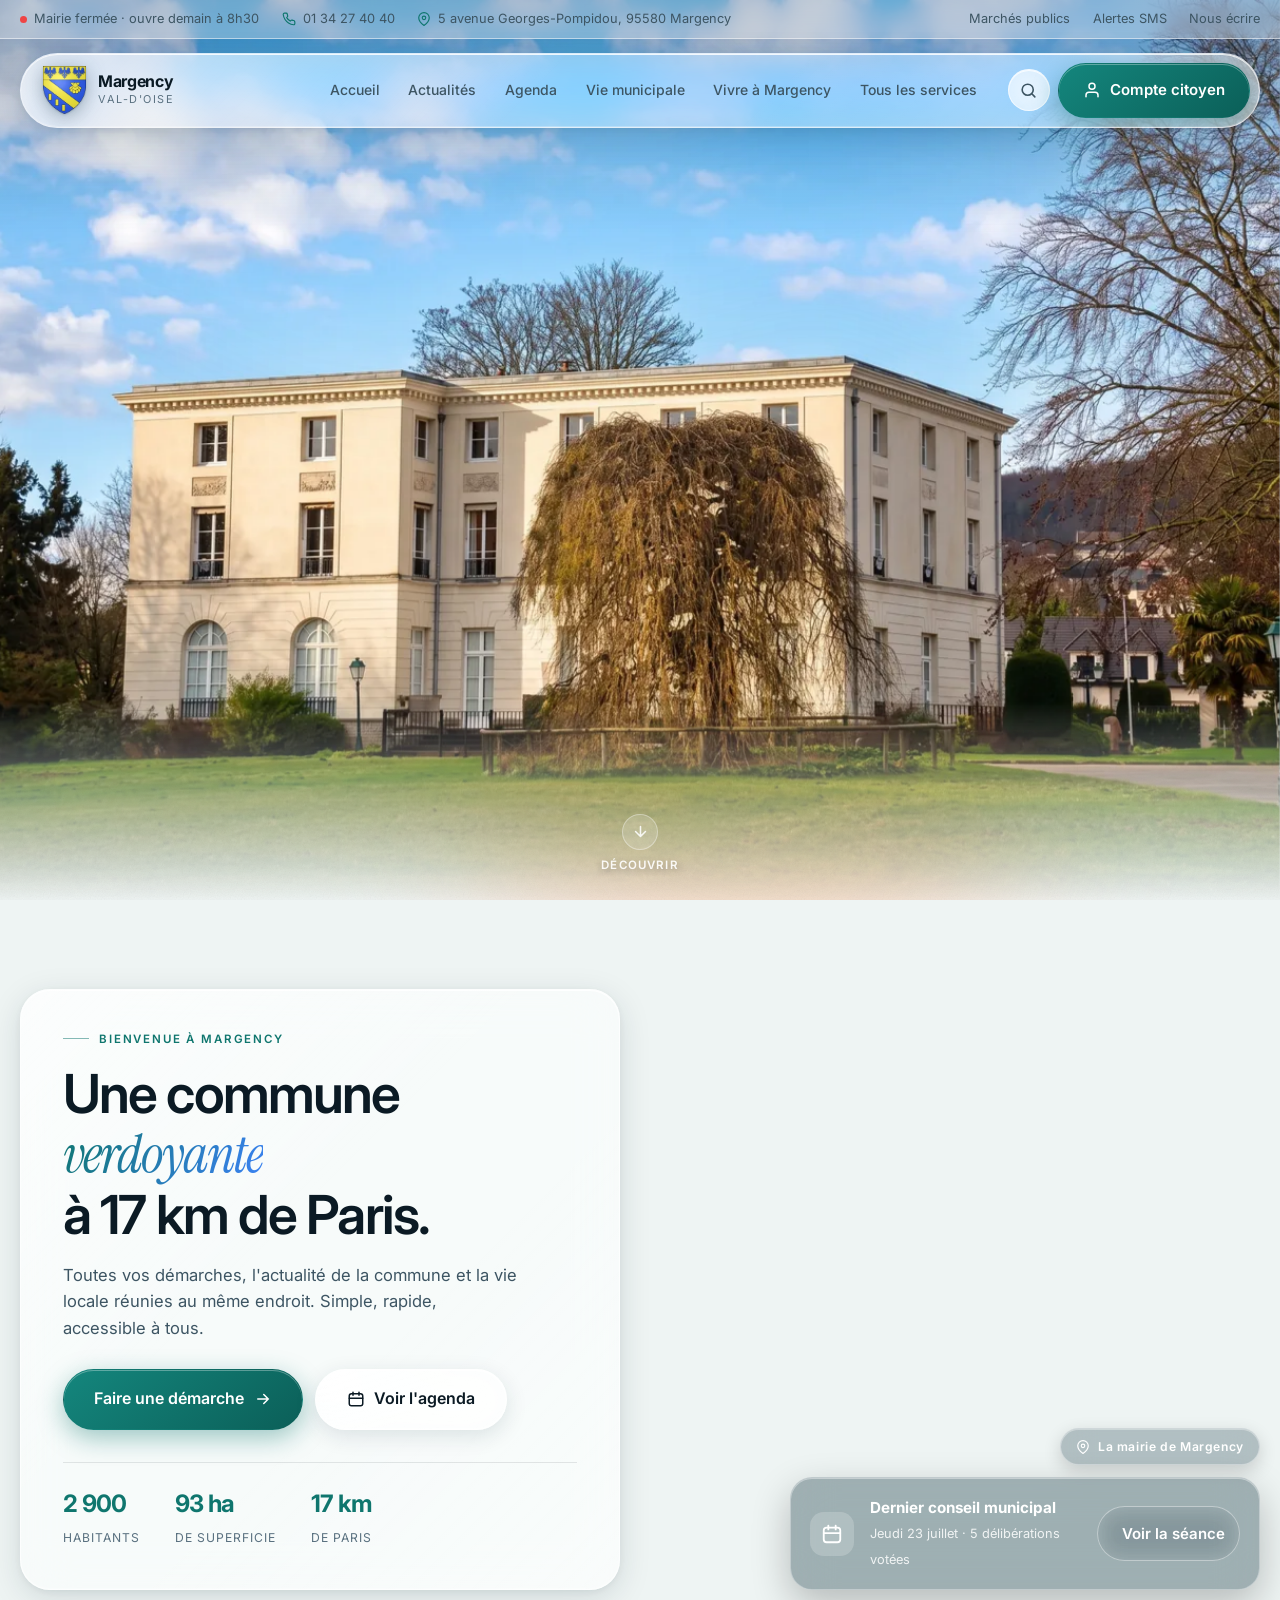
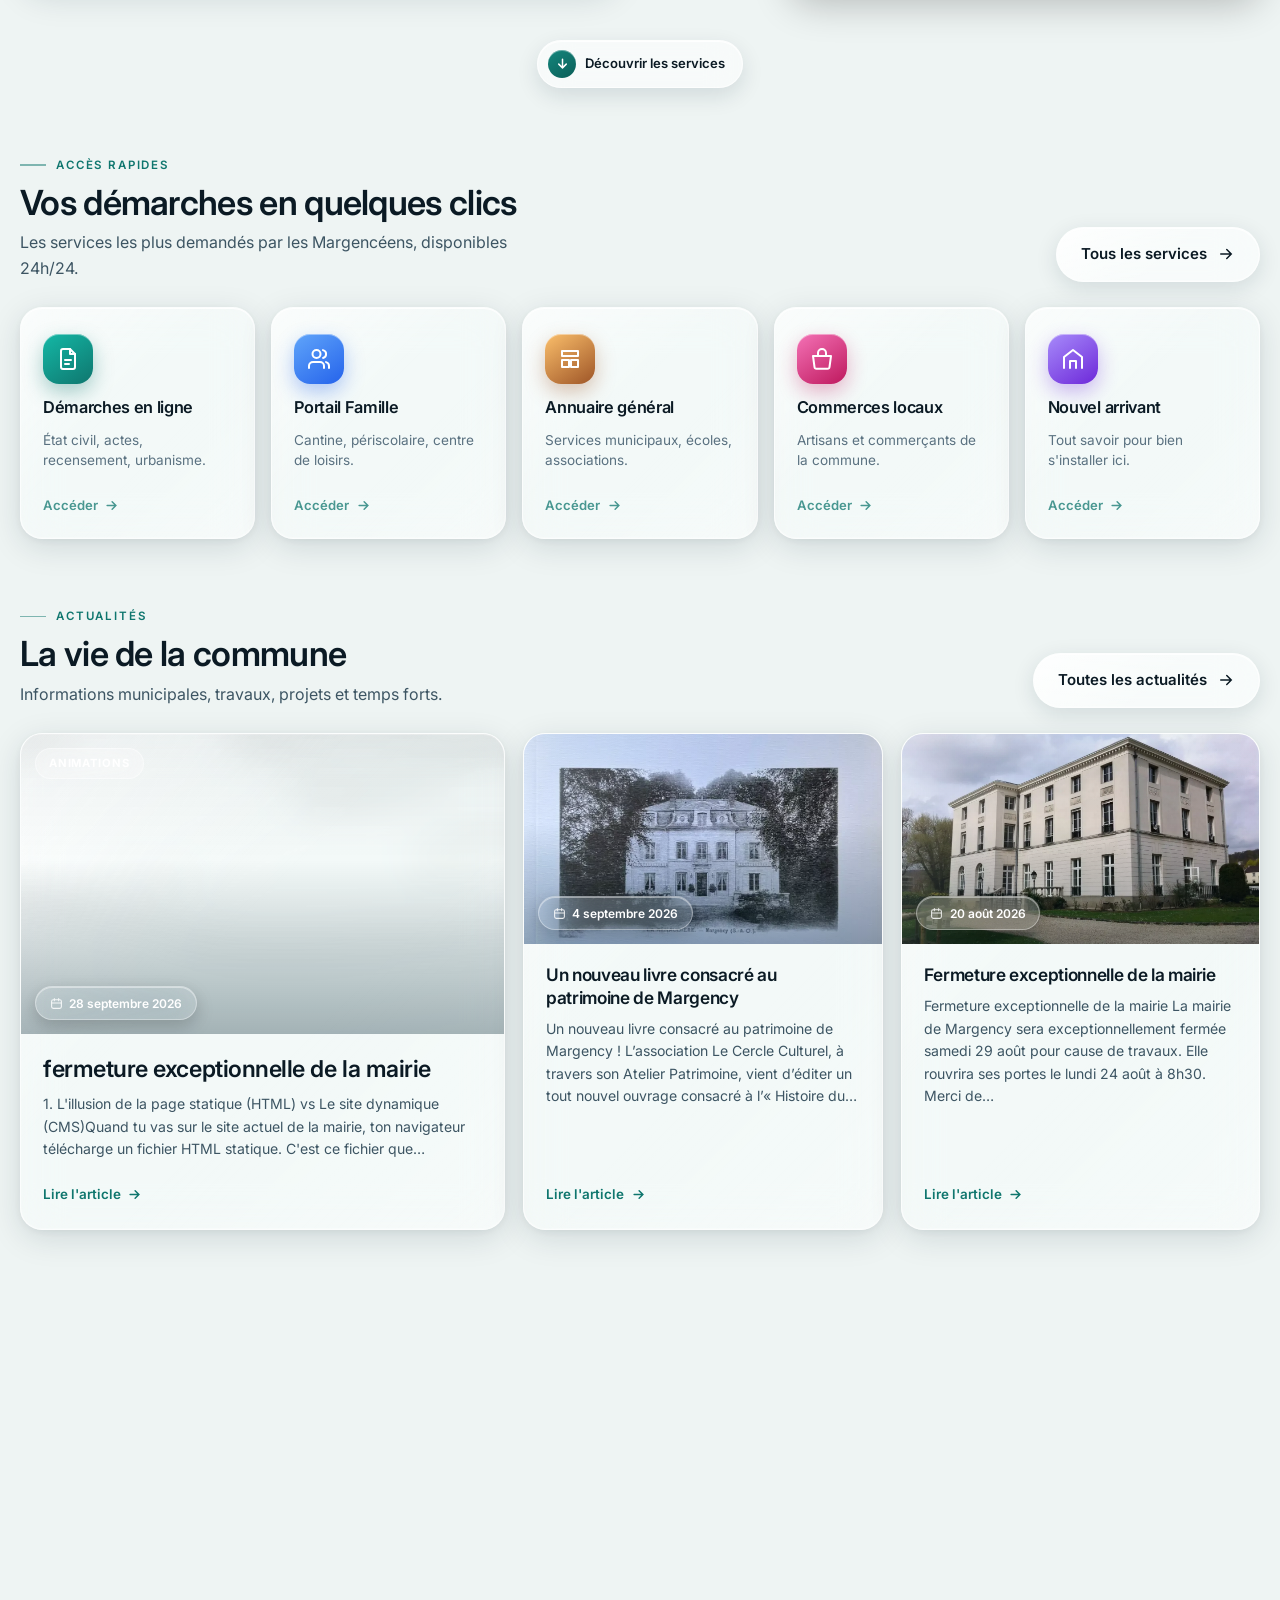
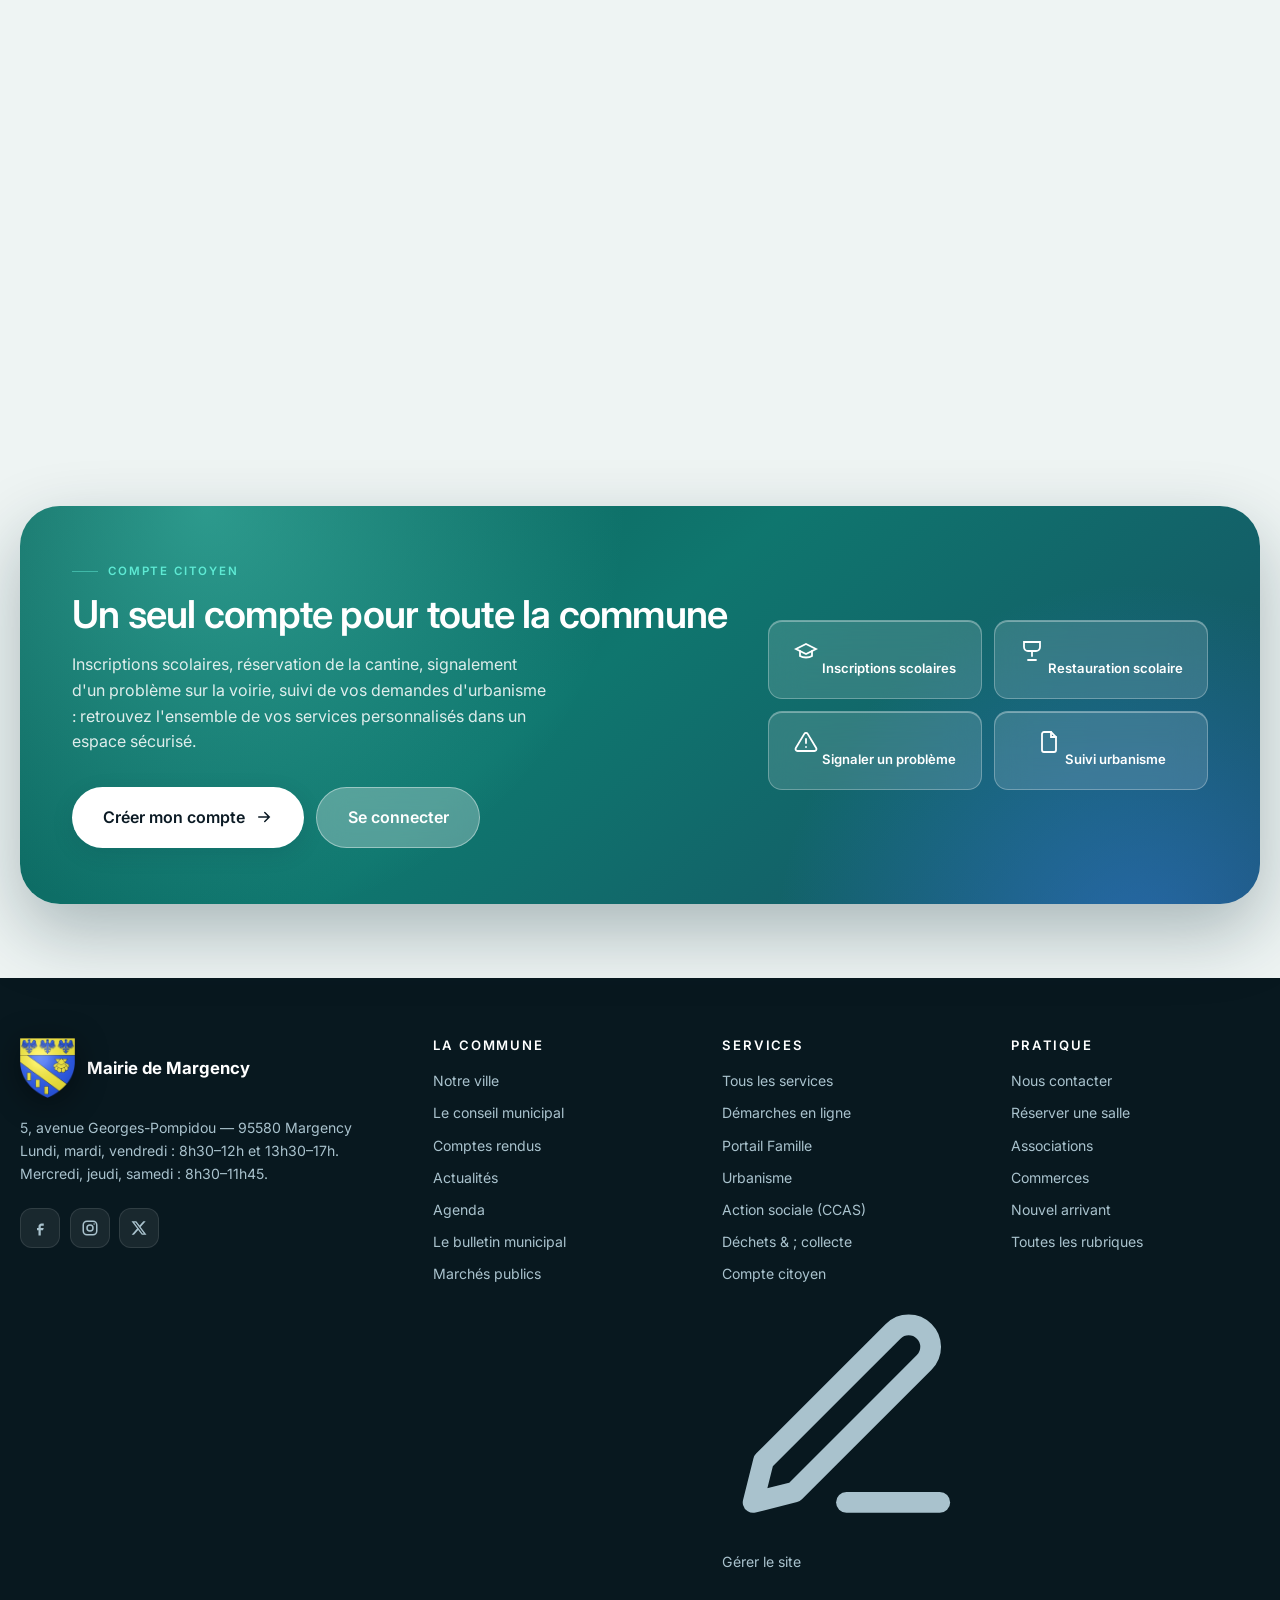
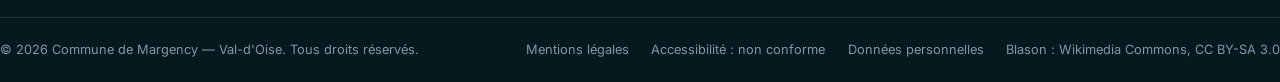
==== index.html @ bf0f0d5d "Site de la mairie de Margency : maquette complète Site statique de 15 pages et son interface de gest" ====
<!DOCTYPE html>
<html lang="fr">
<head>
<meta charset="utf-8">
<meta name="viewport" content="width=device-width, initial-scale=1">
<title>Mairie de Margency — Val-d'Oise</title>
<meta name="description" content="Site officiel de la commune de Margency (95580). Démarches en ligne, actualités, agenda, vie municipale.">
<link rel="icon" type="image/png" sizes="32x32" href="assets/site/favicon-32.png">
<link rel="apple-touch-icon" href="assets/site/favicon-180.png">
<link rel="preconnect" href="https://fonts.googleapis.com">
<link rel="preconnect" href="https://fonts.gstatic.com" crossorigin>
<link href="https://fonts.googleapis.com/css2?family=Instrument+Serif:ital@0;1&family=Inter:wght@300;400;500;600;700&display=swap" rel="stylesheet">
<style>
/* ============================================================
   MAIRIE DE MARGENCY — Design system
   ============================================================ */
:root{
  --ink:#0b1a24;
  --ink-soft:#3d5563;
  --ink-mute:#5a7180;

  --brand:#0f766e;        /* vert d'eau profond */
  --brand-2:#0ea5a2;
  --accent:#9e5527;       /* terre cuite */
  --sky:#3b82f6;

  --bg:#eef4f3;
  --surface:#ffffff;

  /* Liquid glass tokens */
  --glass-bg:rgba(255,255,255,.42);
  --glass-bg-strong:rgba(255,255,255,.62);
  --glass-brd:rgba(255,255,255,.65);
  --glass-shadow:0 8px 32px rgba(9,42,54,.13), 0 2px 8px rgba(9,42,54,.06);
  --glass-inner:inset 0 1px 0 rgba(255,255,255,.85), inset 0 -1px 0 rgba(255,255,255,.25);
  --blur:blur(22px) saturate(180%);

  --r-sm:14px; --r-md:22px; --r-lg:30px; --r-xl:40px; --r-pill:999px;
  --maxw:1240px;
  --ease:cubic-bezier(.22,1,.36,1);
}

*{box-sizing:border-box}
html{scroll-behavior:smooth}
body{
  margin:0; background:var(--bg); color:var(--ink);
  font-family:'Inter',system-ui,-apple-system,'Segoe UI',sans-serif;
  font-size:16px; line-height:1.6; -webkit-font-smoothing:antialiased;
  overflow-x:hidden;
}
img{max-width:100%; display:block}
a{color:inherit; text-decoration:none}
h1,h2,h3,h4{margin:0; line-height:1.12; font-weight:600; letter-spacing:-.02em}
p{margin:0}
.serif{font-family:'Instrument Serif',Georgia,serif; font-weight:400; letter-spacing:-.01em}
.wrap{width:min(100% - 40px, var(--maxw)); margin-inline:auto}
.eyebrow{
  font-size:.72rem; font-weight:600; letter-spacing:.16em; text-transform:uppercase;
  color:var(--brand); display:flex; align-items:center; gap:10px;
}
.eyebrow::before{content:""; width:26px; height:1.5px; background:currentColor; opacity:.5}

/* ---------- Ambient aurora background ---------- */
.aurora{position:fixed; inset:0; z-index:-2; overflow:hidden; pointer-events:none}
.blob{position:absolute; border-radius:50%; filter:blur(90px); opacity:.55}
.b1{width:640px;height:640px;background:radial-gradient(circle,#5eead4,#0ea5a2 60%);top:-220px;left:-140px;animation:float1 24s ease-in-out infinite}
.b2{width:560px;height:560px;background:radial-gradient(circle,#93c5fd,#3b82f6 65%);top:-80px;right:-160px;animation:float2 30s ease-in-out infinite}
.b3{width:520px;height:520px;background:radial-gradient(circle,#fed7aa,#f59e6b 65%);top:520px;left:38%;opacity:.4;animation:float3 27s ease-in-out infinite}
.b4{width:600px;height:600px;background:radial-gradient(circle,#a7f3d0,#34d399 65%);top:1180px;right:-180px;opacity:.35;animation:float1 33s ease-in-out infinite}
.grain{position:fixed;inset:0;z-index:-1;pointer-events:none;opacity:.5;
  background-image:url("data:image/svg+xml,%3Csvg xmlns='http://www.w3.org/2000/svg' width='140' height='140'%3E%3Cfilter id='n'%3E%3CfeTurbulence type='fractalNoise' baseFrequency='.85' numOctaves='3'/%3E%3CfeColorMatrix type='saturate' values='0'/%3E%3C/filter%3E%3Crect width='140' height='140' filter='url(%23n)' opacity='.22'/%3E%3C/svg%3E");}
@keyframes float1{0%,100%{transform:translate(0,0) scale(1)}50%{transform:translate(70px,60px) scale(1.12)}}
@keyframes float2{0%,100%{transform:translate(0,0) scale(1)}50%{transform:translate(-80px,50px) scale(1.08)}}
@keyframes float3{0%,100%{transform:translate(0,0) scale(1)}50%{transform:translate(50px,-70px) scale(1.15)}}

/* ============================================================
   LIQUID GLASS — la brique de base
   ============================================================ */
.glass{
  position:relative;
  background:var(--glass-bg);
  backdrop-filter:var(--blur); -webkit-backdrop-filter:var(--blur);
  border:1px solid var(--glass-brd);
  box-shadow:var(--glass-shadow), var(--glass-inner);
  border-radius:var(--r-lg);
  overflow:hidden;
  isolation:isolate;
}
/* reflet spéculaire diagonal */
.glass::before{
  content:""; position:absolute; inset:0; z-index:0; pointer-events:none;
  background:linear-gradient(135deg, rgba(255,255,255,.55) 0%, rgba(255,255,255,0) 42%, rgba(255,255,255,0) 60%, rgba(255,255,255,.22) 100%);
}
/* halo lumineux qui suit la souris */
.glass::after{
  content:""; position:absolute; z-index:0; pointer-events:none;
  inset:-1px; opacity:0; transition:opacity .45s var(--ease);
  background:radial-gradient(340px circle at var(--mx,50%) var(--my,50%), rgba(255,255,255,.6), transparent 62%);
}
.glass:hover::after{opacity:1}
.glass > *{position:relative; z-index:1}

/* ---------- Boutons ---------- */
.btn{
  --pad:.9rem 1.5rem;
  display:inline-flex; align-items:center; gap:.6rem; padding:var(--pad);
  border-radius:var(--r-pill); font-weight:600; font-size:.94rem; cursor:pointer;
  border:1px solid transparent; position:relative; overflow:hidden; isolation:isolate;
  transition:transform .35s var(--ease), box-shadow .35s var(--ease), background .3s;
  white-space:nowrap;
}
.btn svg{width:18px;height:18px;flex:none;transition:transform .35s var(--ease)}
.btn:hover{transform:translateY(-2px)}
.btn:active{transform:translateY(0) scale(.98)}
.btn:hover svg{transform:translateX(3px)}

.btn-glass{
  background:var(--glass-bg-strong); color:var(--ink);
  backdrop-filter:var(--blur); -webkit-backdrop-filter:var(--blur);
  border-color:var(--glass-brd);
  box-shadow:0 6px 22px rgba(9,42,54,.12), var(--glass-inner);
}
.btn-glass::before{
  content:"";position:absolute;inset:0;z-index:-1;
  background:linear-gradient(140deg,rgba(255,255,255,.8),rgba(255,255,255,0) 55%);
}
.btn-glass:hover{background:rgba(255,255,255,.8); box-shadow:0 12px 34px rgba(9,42,54,.18), var(--glass-inner)}

.btn-solid{
  background:linear-gradient(140deg,#14867d,#0b5f58); color:#fff;
  box-shadow:0 8px 26px rgba(15,118,110,.4), inset 0 1px 0 rgba(255,255,255,.32);
}
.btn-solid:hover{box-shadow:0 14px 38px rgba(15,118,110,.5), inset 0 1px 0 rgba(255,255,255,.32)}

.btn-ghost{background:rgba(255,255,255,.28); border-color:rgba(255,255,255,.5); color:var(--ink);
  backdrop-filter:blur(14px); -webkit-backdrop-filter:blur(14px)}
.btn-ghost:hover{background:rgba(255,255,255,.5)}
.btn-lg{--pad:1.05rem 1.9rem; font-size:1rem}

/* ============================================================
   HEADER
   ============================================================ */
.topbar{
  font-size:.8rem; color:var(--ink-soft); padding:.55rem 0;
  border-bottom:1px solid rgba(255,255,255,.5); background:rgba(255,255,255,.3);
  backdrop-filter:blur(10px); -webkit-backdrop-filter:blur(10px);
}
.topbar .wrap{display:flex; justify-content:space-between; align-items:center; gap:1rem; flex-wrap:wrap}
.topbar-l{display:flex; gap:1.4rem; align-items:center}
.topbar-item{display:flex; align-items:center; gap:.45rem}
.topbar-item svg{width:14px;height:14px;color:var(--brand)}
.topbar a:hover{color:var(--brand)}
/* statut de la mairie : gris le temps du calcul, puis vert / orange / rouge (js/horaires.js) */
.pulse{--dot:148,163,184; width:7px;height:7px;border-radius:50%;flex:none;
  background:rgb(var(--dot)); box-shadow:0 0 0 0 rgba(var(--dot),.6);
  animation:pulse 2.4s infinite; transition:background .4s}
.pulse.vert{--dot:34,197,94}
.pulse.orange{--dot:245,158,11}
.pulse.rouge{--dot:239,68,68; animation:none}
@keyframes pulse{70%{box-shadow:0 0 0 8px rgba(var(--dot),0)}100%{box-shadow:0 0 0 0 rgba(var(--dot),0)}}

header.site{position:sticky; top:0; z-index:100}
.navbar{
  margin-top:14px; padding:.55rem .55rem .55rem 1.35rem;
  border-radius:var(--r-pill);
  display:flex; align-items:center; gap:1.1rem;
  transition:box-shadow .4s var(--ease), background .4s;
}
header.site.scrolled .navbar{background:rgba(255,255,255,.68); box-shadow:0 10px 40px rgba(9,42,54,.16), var(--glass-inner)}

.brand{display:flex; align-items:center; gap:.75rem; flex:none}
.crest{
  width:42px;height:42px;border-radius:13px; flex:none;
  background:linear-gradient(145deg,#14867d,#0b5f58);
  display:grid;place-items:center;color:#fff;
  box-shadow:0 6px 18px rgba(15,118,110,.38), inset 0 1px 0 rgba(255,255,255,.4);
}
.crest svg{width:22px;height:22px}
.brand-txt strong{display:block;font-size:1rem;font-weight:700;letter-spacing:-.02em;line-height:1.15}
.brand-txt span{display:block;font-size:.68rem;letter-spacing:.14em;text-transform:uppercase;color:var(--ink-mute)}

nav.main{display:flex; gap:.15rem; margin-left:auto; align-items:center}
nav.main > a{
  padding:.62rem .82rem; border-radius:var(--r-pill); font-size:.875rem; font-weight:500;
  color:var(--ink-soft); position:relative; transition:color .25s, background .3s;
}
nav.main > a:hover{color:var(--ink); background:rgba(255,255,255,.6)}
.nav-actions{display:flex; gap:.5rem; align-items:center; flex:none}
.icon-btn{
  width:42px;height:42px;border-radius:50%; display:grid;place-items:center; cursor:pointer;
  background:rgba(255,255,255,.55); border:1px solid var(--glass-brd); color:var(--ink-soft);
  backdrop-filter:blur(12px); -webkit-backdrop-filter:blur(12px);
  box-shadow:inset 0 1px 0 rgba(255,255,255,.8); transition:.3s var(--ease);
}
.icon-btn:hover{background:#fff; color:var(--brand); transform:translateY(-2px)}
.icon-btn svg{width:19px;height:19px}
.burger{display:none}

/* ============================================================
   HERO — la photo de la mairie, le verre posé dessus
   ============================================================ */
/* la photo occupe tout le haut de page, derrière la barre d'infos et la navigation */
/* La scène couvre l'écran d'accueil et le bloc de présentation ; la photo, elle,
   garde la taille d'un écran et reste collée pendant qu'on descend : le cadrage
   de la mairie ne se déforme donc jamais. */
.photo-stage{position:absolute; top:0; left:0; right:0;
  height:calc(100svh + max(640px, 100svh) - var(--head-h, 104px)); min-height:1280px;
  z-index:-1; pointer-events:none}
.photo-collant{position:sticky; top:0; height:100svh; min-height:640px; overflow:hidden}
.photo-stage img{width:100%; height:100%; object-fit:cover; object-position:50% 50%;
  animation:settle 2.2s var(--ease) both}
@keyframes settle{from{transform:scale(1.07)} to{transform:scale(1)}}
/* un voile léger en haut pour la navigation, puis la photo se fond dans le fond du site */
/* la photo s'efface en transparence : elle se fond dans l'aurore, sans ligne de coupure */
.photo-collant{-webkit-mask-image:linear-gradient(180deg,#000 0%,#000 78%,transparent 100%);
                       mask-image:linear-gradient(180deg,#000 0%,#000 78%,transparent 100%)}
.photo-collant::after{content:""; position:absolute; inset:0;
  background:linear-gradient(180deg, rgba(9,42,54,.26) 0%, rgba(9,42,54,0) 26%)}

/* ---------- écran d'accueil : la mairie en entier, rien qui la recouvre ---------- */
.entree{position:relative; min-height:calc(100svh - var(--head-h, 104px));
  display:flex; flex-direction:column; justify-content:flex-end; padding:30px 0 26px}
/* l'encadré d'informations : n'existe que s'il a du contenu */
.infos-cle{
  width:min(100%, 420px); padding:1.15rem 1.25rem; border-radius:var(--r-md); color:#fff;
  background:rgba(9,42,54,.38); border:1px solid rgba(255,255,255,.34);
  backdrop-filter:blur(22px) saturate(160%); -webkit-backdrop-filter:blur(22px) saturate(160%);
  box-shadow:0 14px 38px rgba(0,0,0,.26), inset 0 1px 0 rgba(255,255,255,.4);
}
.infos-cle > .ic-tete{display:flex; align-items:center; gap:.55rem; margin-bottom:.85rem;
  font-size:.72rem; font-weight:700; letter-spacing:.12em; text-transform:uppercase; opacity:.85}
.infos-cle > .ic-tete svg{width:15px;height:15px;flex:none}
.ic-item{padding:.7rem 0; border-top:1px solid rgba(255,255,255,.2)}
.ic-item:first-of-type{border-top:0; padding-top:0}
.ic-item:last-child{padding-bottom:0}
.ic-item strong{display:block; font-size:.98rem; letter-spacing:-.01em}
.ic-item p{margin:.25rem 0 0; font-size:.86rem; line-height:1.5; opacity:.9}
.ic-item .ic-date{display:inline-block; margin-top:.3rem; font-size:.74rem; font-weight:600; opacity:.8}
.ic-item a.ic-lien{display:inline-flex; align-items:center; gap:.4rem; margin-top:.5rem;
  font-size:.82rem; font-weight:600; color:#fff; text-decoration:underline; text-underline-offset:3px}
.ic-item a.ic-lien svg{width:14px;height:14px}
/* la flèche qui invite à descendre */
.vers-bas{display:flex; justify-content:center; margin-top:26px}
.vers-bas a{display:flex; flex-direction:column; align-items:center; gap:.4rem; color:#fff;
  font-size:.72rem; font-weight:600; letter-spacing:.1em; text-transform:uppercase;
  text-shadow:0 2px 10px rgba(0,0,0,.4); opacity:.9; transition:opacity .3s}
.vers-bas a:hover{opacity:1}
.vers-bas span.rond{width:36px;height:36px;border-radius:50%;display:grid;place-items:center;
  background:rgba(255,255,255,.18); border:1px solid rgba(255,255,255,.4);
  backdrop-filter:blur(14px); -webkit-backdrop-filter:blur(14px); animation:sautille 2.4s var(--ease) infinite}
.vers-bas svg{width:17px;height:17px}
@keyframes sautille{0%,100%{transform:translateY(0)} 50%{transform:translateY(5px)}}

.hero{position:relative; min-height:calc(100svh - var(--head-h, 104px)); min-height:calc(max(640px, 100svh) - var(--head-h, 104px));
  display:flex; flex-direction:column; padding:calc(var(--nav-h, 74px) + 14px) 0 34px}
.hero > .wrap{flex:1; display:flex; flex-direction:column; justify-content:space-between; gap:24px}
/* l'encadré d'informations : en haut à droite, au-dessus de la carte de présentation */
.hero-grid{display:grid; grid-template-columns:minmax(0,600px) minmax(0,1fr); gap:24px; align-items:stretch}
.hero-copy{padding:40px 42px;
  background:rgba(255,255,255,.6);
  backdrop-filter:blur(26px) saturate(170%); -webkit-backdrop-filter:blur(26px) saturate(170%)}
.hero h1{font-size:clamp(2.4rem,4.2vw,3.7rem); margin:1rem 0 0; letter-spacing:-.035em}
.hero h1 em{font-family:'Instrument Serif',Georgia,serif; font-style:italic; font-weight:400;
  background:linear-gradient(120deg,#0f766e,#3b82f6); -webkit-background-clip:text; background-clip:text; color:transparent}
.hero p.lead{margin-top:1rem; font-size:1.04rem; color:var(--ink-soft); max-width:46ch}
.hero-cta{display:flex; gap:.75rem; margin-top:1.7rem; flex-wrap:wrap}
.hero-stats{display:flex; gap:2.2rem; margin-top:2rem; padding-top:1.4rem; border-top:1px solid rgba(11,26,36,.1)}
.stat b{display:block; font-size:1.5rem; font-weight:700; letter-spacing:-.03em; color:var(--brand)}
.stat span{font-size:.76rem; color:var(--ink-mute); text-transform:uppercase; letter-spacing:.08em}

.hero-side{display:flex; flex-direction:column; align-items:flex-end; justify-content:flex-end; gap:12px}
/* l'encadré d'informations se cale en haut, au même niveau que la carte de présentation */
.infos-cle{margin-bottom:auto}
/* légende de la photo, en pastille de verre */
.hero-badge{
  padding:.5rem .95rem; border-radius:var(--r-pill); color:#fff;
  background:rgba(9,42,54,.26); border:1px solid rgba(255,255,255,.38);
  backdrop-filter:blur(16px) saturate(160%); -webkit-backdrop-filter:blur(16px) saturate(160%);
  box-shadow:inset 0 1px 0 rgba(255,255,255,.35), 0 6px 18px rgba(0,0,0,.16);
  font-size:.76rem; font-weight:600; letter-spacing:.05em; display:flex; align-items:center; gap:.5rem;
}
.hero-badge svg{width:14px;height:14px}
/* carte d'info flottante en verre sombre, lisible sur la pelouse */
.float-card{
  width:min(100%, 470px); padding:1.1rem 1.2rem; border-radius:var(--r-md);
  background:rgba(9,42,54,.34); border:1px solid rgba(255,255,255,.34);
  backdrop-filter:blur(22px) saturate(160%); -webkit-backdrop-filter:blur(22px) saturate(160%);
  box-shadow:0 14px 38px rgba(0,0,0,.24), inset 0 1px 0 rgba(255,255,255,.4);
  color:#fff; display:flex; align-items:center; gap:1rem;
}
.float-card .fc-ico{width:44px;height:44px;border-radius:14px;background:rgba(255,255,255,.2);display:grid;place-items:center;flex:none}
.float-card .fc-ico svg{width:22px;height:22px}
.float-card strong{display:block;font-size:.95rem}
.float-card small{opacity:.85;font-size:.8rem}
.float-card .fc-cta{margin-left:auto}

/* ---------- la météo, animée sur la photo (js/meteo.js) ---------- */
.photo-collant img.ph{position:absolute; inset:0}
.photo-stage img.ph.entrante{opacity:0; transition:opacity 1.4s var(--ease)}
.photo-stage img.ph.entrante.visible{opacity:1}
.meteo-fx{position:absolute; inset:0; overflow:hidden}
.meteo-fx div{position:absolute; pointer-events:none; will-change:transform}

/* nuages : une bande de 1600 px qui dérive lentement, raccord invisible */
.nuages-overlay{top:0; left:0; height:560px; width:calc(100% + 1600px);
  background:url('assets/site/nuages.webp') repeat-x 0 0 / 1600px 560px;
  opacity:.5; animation:deriveNuages 160s linear infinite}
.nuages-overlay.gris{background-image:url('assets/site/nuages-gris.webp'); opacity:.72; animation-duration:75s}
.nuages-overlay.brume{background-image:url('assets/site/brume.webp'); opacity:.6; animation-duration:120s}
@keyframes deriveNuages{from{transform:translate3d(0,0,0)} to{transform:translate3d(-1600px,0,0)}}

/* pluie : tuile 256×512 déplacée de 256 px pour 1024 px de chute → diagonale de vent, boucle parfaite.
   On anime transform plutôt que background-position : la carte graphique s'en charge,
   ce qui compte ici puisque le verre au-dessus doit se recalculer à chaque image. */
.pluie-overlay{top:-1024px; left:-256px; right:0; bottom:0;
  background:url('assets/site/pluie.png') repeat 0 0 / 256px 512px;
  animation:tomberPluie .8s linear infinite}
.pluie-overlay.fond{background-image:url('assets/site/pluie-fond.png'); opacity:.85; animation-duration:1.5s}
@keyframes tomberPluie{from{transform:translate3d(0,0,0)} to{transform:translate3d(256px,1024px,0)}}

/* neige : deux couches à vitesses différentes pour la profondeur, et un léger balancement */
.neige-sway{top:0; bottom:0; left:-40px; right:-40px; animation:balancer 7s ease-in-out infinite alternate}
.neige-overlay{top:-1024px; left:0; right:0; bottom:0;
  background:url('assets/site/neige.png') repeat 0 0 / 512px 512px;
  animation:tomberNeige 10s linear infinite}
.neige-overlay.fond{background-image:url('assets/site/neige-fond.png'); animation-duration:19s}
@keyframes tomberNeige{from{transform:translate3d(0,0,0)} to{transform:translate3d(0,1024px,0)}}
@keyframes balancer{from{transform:translateX(-22px)} to{transform:translateX(22px)}}
@media (max-width:760px){ .pluie-overlay.fond, .neige-overlay.fond{display:none} }

/* invitation à descendre : c'est le visiteur qui décide, rien ne défile tout seul */
.scroll-cue{display:flex; justify-content:center; margin-top:26px}
.scroll-cue a{display:flex; align-items:center; gap:.55rem; padding:.55rem 1.05rem .55rem .6rem;
  border-radius:var(--r-pill); font-size:.82rem; font-weight:600; color:var(--ink);
  background:rgba(255,255,255,.55); border:1px solid var(--glass-brd);
  backdrop-filter:blur(16px); -webkit-backdrop-filter:blur(16px);
  box-shadow:inset 0 1px 0 rgba(255,255,255,.85), 0 8px 22px rgba(9,42,54,.12);
  transition:transform .35s var(--ease), background .3s}
.scroll-cue a:hover{transform:translateY(-2px); background:rgba(255,255,255,.8)}
.scroll-cue .dot{width:28px;height:28px;border-radius:50%;display:grid;place-items:center;color:#fff;
  background:linear-gradient(145deg,#14867d,#0b5f58); box-shadow:inset 0 1px 0 rgba(255,255,255,.35)}
.scroll-cue svg{width:15px;height:15px; animation:bob 2.2s ease-in-out infinite}
@keyframes bob{0%,100%{transform:translateY(-1px)}50%{transform:translateY(2px)}}

/* ============================================================
   SERVICES — accès rapides
   ============================================================ */
section{padding:34px 0}
.sec-head{display:flex; align-items:flex-end; justify-content:space-between; gap:1.5rem; margin-bottom:1.6rem; flex-wrap:wrap}
.sec-head h2{font-size:clamp(1.7rem,2.7vw,2.5rem); margin-top:.6rem}
.sec-head p{color:var(--ink-soft); margin-top:.5rem; max-width:52ch}

.quick{display:grid; grid-template-columns:repeat(5,minmax(0,1fr)); gap:16px}
.qcard{
  padding:26px 22px 22px; border-radius:var(--r-md);
  display:flex; flex-direction:column; gap:.85rem; cursor:pointer;
  transition:transform .45s var(--ease), box-shadow .45s var(--ease), background .4s;
}
.qcard:hover{transform:translateY(-7px); background:rgba(255,255,255,.72);
  box-shadow:0 22px 48px rgba(9,42,54,.18), var(--glass-inner)}
.qc-ico{
  width:50px;height:50px;border-radius:16px; display:grid;place-items:center; color:#fff; flex:none;
  background:linear-gradient(145deg,var(--c1),var(--c2));
  box-shadow:0 8px 20px var(--cs), inset 0 1px 0 rgba(255,255,255,.42);
  transition:transform .45s var(--ease);
}
.qcard:hover .qc-ico{transform:scale(1.08) rotate(-4deg)}
.qc-ico svg{width:24px;height:24px}
.qcard h3{font-size:1.02rem}
.qcard p{font-size:.85rem; color:var(--ink-mute); line-height:1.5}
.qc-arrow{margin-top:auto; padding-top:.7rem; font-size:.82rem; font-weight:600; color:var(--brand);
  display:flex; align-items:center; gap:.4rem; opacity:.75; transition:.35s var(--ease)}
.qcard:hover .qc-arrow{opacity:1; gap:.7rem}
.qc-arrow svg{width:15px;height:15px}

/* ============================================================
   ACTUALITÉS
   ============================================================ */
.news{display:grid; grid-template-columns:minmax(0,1.35fr) minmax(0,1fr) minmax(0,1fr); gap:18px}
.ncard{border-radius:var(--r-md); display:flex; flex-direction:column; cursor:pointer;
  transition:transform .45s var(--ease), box-shadow .45s var(--ease)}
.ncard:hover{transform:translateY(-6px); box-shadow:0 24px 50px rgba(9,42,54,.2), var(--glass-inner)}
.n-media{height:210px; position:relative; overflow:hidden; display:block}
.ncard.feature .n-media{height:300px}
.n-media img{position:absolute;inset:0;width:100%;height:100%;object-fit:cover;
  transition:transform .9s var(--ease)}
.ncard:hover .n-media img{transform:scale(1.06)}
/* voile de verre posé sur la photo, pour l'intégrer au thème */
.n-media::after{content:"";position:absolute;inset:0;pointer-events:none;z-index:1;
  background:linear-gradient(180deg, rgba(9,42,54,.05) 0%, rgba(9,42,54,0) 42%, rgba(9,42,54,.34) 100%),
             linear-gradient(128deg, rgba(255,255,255,.34) 0%, rgba(255,255,255,0) 46%)}
.n-media .n-tag, .n-media .n-when{z-index:2}
.n-when{position:absolute; left:14px; bottom:14px;
  padding:.4rem .85rem; border-radius:var(--r-pill); color:#fff; font-size:.75rem; font-weight:600;
  background:rgba(255,255,255,.18); border:1px solid rgba(255,255,255,.36);
  backdrop-filter:blur(18px) saturate(170%); -webkit-backdrop-filter:blur(18px) saturate(170%);
  box-shadow:inset 0 1px 0 rgba(255,255,255,.42), 0 6px 18px rgba(0,0,0,.2);
  display:flex; align-items:center; gap:.4rem}
.n-when svg{width:13px;height:13px;opacity:.85}
.g-teal{background:linear-gradient(150deg,#5eead4,#0f766e 55%,#0b3d47)}
.g-blue{background:linear-gradient(150deg,#93c5fd,#3b82f6 55%,#1e3a8a)}
.g-amber{background:linear-gradient(150deg,#fcd9a8,#e0873f 55%,#8a4a20)}
.n-tag{
  position:absolute; top:14px; left:14px; padding:.35rem .8rem; border-radius:var(--r-pill);
  background:rgba(255,255,255,.24); border:1px solid rgba(255,255,255,.42); color:#fff;
  backdrop-filter:blur(14px); -webkit-backdrop-filter:blur(14px);
  font-size:.7rem; font-weight:700; letter-spacing:.08em; text-transform:uppercase;
}
.n-body{padding:20px 22px 24px; display:flex; flex-direction:column; gap:.55rem; flex:1}
.n-date{font-size:.76rem; color:var(--ink-mute); font-weight:500; letter-spacing:.04em}
.ncard h3{font-size:1.08rem; line-height:1.3}
.ncard.feature h3{font-size:1.45rem}
.ncard p{font-size:.88rem; color:var(--ink-soft)}
.n-link{margin-top:auto; padding-top:.9rem; font-size:.84rem; font-weight:600; color:var(--brand);
  display:flex; align-items:center; gap:.4rem; transition:gap .35s var(--ease)}
.ncard:hover .n-link{gap:.7rem}
.n-link svg{width:15px;height:15px}

/* ============================================================
   AGENDA + INFOS PRATIQUES
   ============================================================ */
.split{display:grid; grid-template-columns:minmax(0,1.25fr) minmax(0,.95fr); gap:22px; align-items:start}
.panel{padding:32px 34px; border-radius:var(--r-lg)}
.agenda-list{display:flex; flex-direction:column; gap:10px; margin-top:1.4rem}
.ev{
  display:flex; align-items:center; gap:1.1rem; padding:14px 16px; border-radius:var(--r-sm); cursor:pointer;
  background:rgba(255,255,255,.4); border:1px solid rgba(255,255,255,.6);
  transition:transform .4s var(--ease), background .35s, box-shadow .4s var(--ease);
}
.ev:hover{transform:translateX(6px); background:rgba(255,255,255,.78); box-shadow:0 10px 26px rgba(9,42,54,.12)}
.ev-date{
  width:60px; flex:none; text-align:center; padding:.5rem 0; border-radius:12px; color:#fff;
  background:linear-gradient(145deg,#14867d,#0b5f58); box-shadow:inset 0 1px 0 rgba(255,255,255,.35);
}
.ev-date b{display:block; font-size:1.32rem; font-weight:700; line-height:1}
.ev-date span{font-size:.66rem; text-transform:uppercase; letter-spacing:.1em; opacity:.9}
.ev-i{display:block}
.ev-i h4{font-size:.98rem}
.ev-i p{font-size:.82rem; color:var(--ink-mute); margin-top:.15rem}
.ev-go{margin-left:auto; color:var(--ink-mute); transition:.35s var(--ease)}
.ev:hover .ev-go{color:var(--brand); transform:translateX(4px)}
.ev-go svg{width:18px;height:18px}

.hours{display:flex; flex-direction:column; gap:.1rem; margin-top:1.3rem}
.hrow{display:flex; justify-content:space-between; padding:.7rem 0; border-bottom:1px dashed rgba(11,26,36,.12); font-size:.9rem}
.hrow:last-child{border:none}
.hrow span{color:var(--ink-soft)}
.hrow b{font-weight:600}
.hrow.closed b{color:var(--ink-mute); font-weight:500}
.contact-block{margin-top:1.6rem; display:flex; flex-direction:column; gap:.8rem}
.cline{display:flex; align-items:center; gap:.8rem; font-size:.9rem}
.cline .ci{width:36px;height:36px;border-radius:11px;flex:none;display:grid;place-items:center;
  background:rgba(15,118,110,.1); color:var(--brand)}
.cline .ci svg{width:17px;height:17px}
.cline small{display:block; color:var(--ink-mute); font-size:.75rem}

/* ============================================================
   CTA compte citoyen
   ============================================================ */
.cta-band{
  border-radius:var(--r-xl); padding:56px 52px; position:relative; overflow:hidden; isolation:isolate;
  background:linear-gradient(140deg,#0b5f58,#0f766e 45%,#164e63);
  box-shadow:0 28px 70px rgba(9,42,54,.3);
  color:#fff; display:grid; grid-template-columns:minmax(0,1.2fr) minmax(0,.8fr); gap:36px; align-items:center;
}
.cta-band::before{content:"";position:absolute;inset:0;z-index:-1;
  background:radial-gradient(700px circle at 15% 0%, rgba(94,234,212,.4), transparent 60%),
             radial-gradient(600px circle at 90% 110%, rgba(59,130,246,.45), transparent 60%)}
.cta-band h2{font-size:clamp(1.8rem,3vw,2.6rem)}
.cta-band p{margin-top:1rem; opacity:.86; max-width:48ch}
.cta-band .btns{display:flex; gap:.75rem; margin-top:2rem; flex-wrap:wrap}
.cta-tiles{display:grid; grid-template-columns:minmax(0,1fr) minmax(0,1fr); gap:12px}
.tile{
  padding:18px; border-radius:var(--r-sm); text-align:center;
  background:rgba(255,255,255,.14); border:1px solid rgba(255,255,255,.28);
  backdrop-filter:blur(16px); -webkit-backdrop-filter:blur(16px);
  box-shadow:inset 0 1px 0 rgba(255,255,255,.34);
  transition:transform .4s var(--ease), background .35s;
}
.tile:hover{transform:translateY(-4px); background:rgba(255,255,255,.24)}
.tile svg{width:24px;height:24px;margin:0 auto .6rem}
.tile span{font-size:.82rem; font-weight:600}

/* ============================================================
   FOOTER
   ============================================================ */
footer{margin-top:40px; background:#08181f; color:#a9c2cd; padding:60px 0 0}
.f-grid{display:grid; grid-template-columns:minmax(0,1.5fr) minmax(0,1fr) minmax(0,1fr) minmax(0,1fr); gap:40px; padding-bottom:44px}
footer h4{color:#fff; font-size:.82rem; letter-spacing:.14em; text-transform:uppercase; margin-bottom:1.1rem; font-weight:600}
footer ul{list-style:none; padding:0; margin:0; display:flex; flex-direction:column; gap:.6rem; font-size:.88rem}
footer li a{transition:color .25s, padding-left .25s}
footer li a:hover{color:#5eead4; padding-left:4px}
.f-brand{display:flex; align-items:center; gap:.8rem; margin-bottom:1.1rem}
.f-brand .crest{box-shadow:none}
.f-brand strong{color:#fff; font-size:1.05rem}
.f-about{font-size:.88rem; max-width:38ch; line-height:1.65}
.socials{display:flex; gap:.6rem; margin-top:1.4rem}
.soc{width:40px;height:40px;border-radius:12px;display:grid;place-items:center;
  background:rgba(255,255,255,.07); border:1px solid rgba(255,255,255,.1); transition:.3s var(--ease)}
.soc:hover{background:#0f766e; color:#fff; transform:translateY(-3px)}
.soc svg{width:18px;height:18px}
.f-bottom{border-top:1px solid rgba(255,255,255,.1); padding:22px 0; font-size:.8rem;
  display:flex; justify-content:space-between; gap:1rem; flex-wrap:wrap; color:#7d99a6}
.f-bottom a:hover{color:#5eead4}

/* ---------- Reveal ---------- */
.reveal{opacity:0; transform:translateY(26px); transition:opacity .8s var(--ease), transform .8s var(--ease)}
.reveal.in{opacity:1; transform:none}

/* ---------- Menu mobile ---------- */
.sheet{
  position:fixed; inset:0; z-index:200; display:none; padding:16px;
  background:rgba(238,244,243,.7); backdrop-filter:blur(26px); -webkit-backdrop-filter:blur(26px);
}
.sheet.open{display:block}
.sheet-inner{padding:26px; border-radius:var(--r-lg); margin-top:70px}
.sheet nav{display:flex; flex-direction:column; gap:.2rem}
.sheet nav a{padding:.95rem .6rem; font-weight:500; border-bottom:1px solid rgba(11,26,36,.08)}
.sheet .close{position:absolute; top:28px; right:28px}

/* ============================================================
   RESPONSIVE
   ============================================================ */
@media (max-width:1100px){
  .quick{grid-template-columns:repeat(3,minmax(0,1fr))}
  .news{grid-template-columns:minmax(0,1fr) minmax(0,1fr)}
  .ncard.feature{grid-column:span 2}
  .f-grid{grid-template-columns:minmax(0,1fr) minmax(0,1fr)}
}
@media (max-width:900px){
  nav.main{display:none}
  .burger{display:grid}
  /* une seule colonne : l'encadré d'informations remonte avant la présentation */
  .hero-grid{display:flex; flex-direction:column; gap:16px}
  .hero-copy{padding:32px 26px}
  .hero-side{display:contents}
  .hero-badge{align-self:flex-start}
  .float-card{width:100%}
  .photo-stage{height:calc(74svh + max(640px, 100svh) - var(--head-h, 104px)); min-height:1100px}
  .photo-collant{height:74svh; min-height:520px}
  .entree{min-height:calc(74svh - var(--head-h, 104px)); padding-bottom:18px}
  .infos-cle{width:100%; margin-bottom:0; order:-1}
  .vers-bas{display:none}
  .hero{min-height:0; padding-top:18px}   /* l'écran d'accueil occupe déjà la photo */
  .split{grid-template-columns:minmax(0,1fr)}
  .cta-band{grid-template-columns:minmax(0,1fr); padding:38px 28px}
  .topbar-l{display:none}
}
@media (max-width:640px){
  .quick{grid-template-columns:minmax(0,1fr) minmax(0,1fr)}
  .news{grid-template-columns:minmax(0,1fr)}
  .ncard.feature{grid-column:span 1}
  .f-grid{grid-template-columns:minmax(0,1fr); gap:30px}
  .hero-stats{gap:1.4rem}
  .panel{padding:26px 22px}
  .brand-txt span{display:none}
}
@media (max-width:760px){
  .navbar{gap:.6rem; padding-left:1rem}
  .nav-actions .btn-solid .lbl{display:none}
  .nav-actions .btn-solid{--pad:0; width:42px; height:42px; gap:0;
    justify-content:center; border-radius:50%}
  .nav-actions .btn-solid svg{width:19px;height:19px}
}
@media (prefers-reduced-motion:reduce){
  *{animation:none!important; transition:none!important}
  .reveal{opacity:1; transform:none}
}

/* ---------- blason de la commune ---------- */
.blason{height:48px; width:auto; flex:none; display:block;
  filter:drop-shadow(0 4px 10px rgba(9,42,54,.28)) drop-shadow(0 1px 1px rgba(9,42,54,.2));
  transition:transform .45s var(--ease)}
.brand:hover .blason{transform:rotate(-4deg) scale(1.06)}
.blason-lg{height:60px; filter:drop-shadow(0 6px 16px rgba(0,0,0,.45))}
@media (max-width:760px){ .navbar .blason{height:40px} }
</style>
</head>
<body>

<div class="aurora">
  <div class="blob b1"></div><div class="blob b2"></div>
  <div class="blob b3"></div><div class="blob b4"></div>
</div>
<div class="grain"></div>

<div class="photo-stage" aria-hidden="true">
 <div class="photo-collant">
  <img class="ph" id="photoMairie" alt="" sizes="100vw" fetchpriority="high">
  <script>
  /* choisit la bonne photo avant son téléchargement, si la météo est déjà connue */
  (function(){
    var m = 'soleil';
    try{
      var force = new URLSearchParams(location.search).get('meteo');
      var c = JSON.parse(sessionStorage.getItem('meteo-margency') || 'null');
      m = force || (c && Date.now() - c.t < 20 * 60000 ? c.m : 'soleil');
    }catch(e){}
    if(!/^(soleil|pluie|neige)$/.test(m)) m = 'soleil';
    var i = document.getElementById('photoMairie');
    i.dataset.meteo = m;
    i.srcset = 'assets/site/mairie-' + m + '-1280.webp 1280w, assets/site/mairie-' + m + '-2400.webp 2400w';
    i.src = 'assets/site/mairie-' + m + '-2400.webp';
  })();
  </script>
  <noscript><img class="ph" src="assets/site/mairie-soleil-2400.webp" alt=""></noscript>
  <div class="meteo-fx"></div>
 </div>
</div>

<!-- ========================= HEADER ========================= -->
<div class="topbar">
  <div class="wrap">
    <div class="topbar-l">
      <span class="topbar-item" id="statutMairie"><span class="pulse"></span> <span class="statut-txt">Horaires de la mairie</span></span>
      <a class="topbar-item" href="tel:0134274040">
        <svg viewBox="0 0 24 24" fill="none" stroke="currentColor" stroke-width="2" stroke-linecap="round"><path d="M22 16.9v3a2 2 0 0 1-2.2 2 19.8 19.8 0 0 1-8.6-3.1 19.5 19.5 0 0 1-6-6A19.8 19.8 0 0 1 2.1 4.2 2 2 0 0 1 4.1 2h3a2 2 0 0 1 2 1.7c.1.9.3 1.8.6 2.6a2 2 0 0 1-.5 2.1L8.1 9.6a16 16 0 0 0 6 6l1.2-1.1a2 2 0 0 1 2.1-.5c.8.3 1.7.5 2.6.6a2 2 0 0 1 1.7 2z"/></svg>
        01 34 27 40 40
      </a>
      <span class="topbar-item">
        <svg viewBox="0 0 24 24" fill="none" stroke="currentColor" stroke-width="2"><path d="M21 10c0 7-9 13-9 13s-9-6-9-13a9 9 0 0 1 18 0z"/><circle cx="12" cy="10" r="3"/></svg>
        5 avenue Georges-Pompidou, 95580 Margency
      </span>
    </div>
    <div class="topbar-l" style="display:flex">
      <a href="vie-municipale.html#marches">Marchés publics</a>
      <a href="compte-citoyen.html">Alertes SMS</a>
      <a href="vie-municipale.html#mairie/ecrire">Nous écrire</a>
    </div>
  </div>
</div>
<header class="site" id="header">
  <div class="wrap">
    <div class="navbar glass">
      <a class="brand" href="index.html">
        <img class="blason" src="assets/site/blason-128.webp" width="44" height="48" alt="Blason de Margency">
        <span class="brand-txt"><strong>Margency</strong><span>Val-d'Oise</span></span>
      </a>

      <nav class="main">
          <a class="active" href="index.html">Accueil</a>
          <a href="actualites.html">Actualités</a>
          <a href="agenda.html">Agenda</a>
          <a href="vie-municipale.html">Vie municipale</a>
          <a href="vivre-a-margency.html">Vivre à Margency</a>
          <a href="services.html">Tous les services</a>
        </nav>

      <div class="nav-actions">
        <button class="icon-btn" aria-label="Rechercher">
          <svg viewBox="0 0 24 24" fill="none" stroke="currentColor" stroke-width="2" stroke-linecap="round"><circle cx="11" cy="11" r="7"/><path d="m20 20-3.5-3.5"/></svg>
        </button>
        <a class="btn btn-solid" href="compte-citoyen.html">
          <svg viewBox="0 0 24 24" fill="none" stroke="currentColor" stroke-width="2" stroke-linecap="round"><path d="M20 21v-2a4 4 0 0 0-4-4H8a4 4 0 0 0-4 4v2"/><circle cx="12" cy="7" r="4"/></svg>
          <span class="lbl">Compte citoyen</span>
        </a>
        <button class="icon-btn burger" id="burger" aria-label="Menu">
          <svg viewBox="0 0 24 24" fill="none" stroke="currentColor" stroke-width="2" stroke-linecap="round"><path d="M4 7h16M4 12h16M4 17h16"/></svg>
        </button>
      </div>
    </div>
  </div>
</header>

<!-- menu mobile -->
<div class="sheet" id="sheet">
  <div class="wrap">
    <div class="sheet-inner glass">
      <button class="icon-btn close" id="closeSheet" aria-label="Fermer">
        <svg viewBox="0 0 24 24" fill="none" stroke="currentColor" stroke-width="2" stroke-linecap="round"><path d="M18 6 6 18M6 6l12 12"/></svg>
      </button>
      <nav>
            <a class="active" href="index.html">Accueil</a>
            <a href="actualites.html">Actualités</a>
            <a href="agenda.html">Agenda</a>
            <a href="vie-municipale.html">Vie municipale</a>
            <a href="enfance-education.html">Enfance &amp ; Éducation</a>
            <a href="sport-loisirs-culture.html">Sport, Loisirs &amp ; Culture</a>
            <a href="vivre-a-margency.html">Vivre à Margency</a>
            <a href="environnement-urbanisme.html">Environnement &amp ; Urbanisme</a>
            <a href="action-sociale.html">Action sociale</a>
            <a href="conseil-municipal.html">Conseil municipal</a>
            <a href="services.html">Tous les services</a>
            <a href="compte-citoyen.html">Compte citoyen</a>
          </nav>
    </div>
  </div>
</div>

<!-- ========================= HERO ========================= -->
<main>
<!-- ========================= ÉCRAN D'ACCUEIL ========================= -->
<!-- La mairie en entier. L'encadré de droite n'apparaît que s'il y a des informations. -->
<section class="entree" id="entree">
  <div class="wrap">
    <div class="vers-bas">
      <a href="#presentation" aria-label="Descendre vers la présentation de la commune">
        <span class="rond">
          <svg viewBox="0 0 24 24" fill="none" stroke="currentColor" stroke-width="2.2" stroke-linecap="round" stroke-linejoin="round"><path d="M12 5v14M19 12l-7 7-7-7"/></svg>
        </span>
        Découvrir
      </a>
    </div>
  </div>
</section>

<section class="hero" id="presentation">
  <div class="wrap">
    <div class="hero-grid">

      <div class="hero-copy glass reveal">
        <div class="eyebrow">Bienvenue à Margency</div>
        <h1>Une commune <em>verdoyante</em><br>à 17 km de Paris.</h1>
        <p class="lead">Toutes vos démarches, l'actualité de la commune et la vie locale réunies au même endroit. Simple, rapide, accessible à tous.</p>

        <div class="hero-cta">
          <a class="btn btn-solid btn-lg" href="#services">
            Faire une démarche
            <svg viewBox="0 0 24 24" fill="none" stroke="currentColor" stroke-width="2" stroke-linecap="round"><path d="M5 12h14M13 6l6 6-6 6"/></svg>
          </a>
          <a class="btn btn-glass btn-lg" href="agenda.html">
            <svg viewBox="0 0 24 24" fill="none" stroke="currentColor" stroke-width="2" stroke-linecap="round"><rect x="3" y="5" width="18" height="16" rx="3"/><path d="M8 3v4M16 3v4M3 11h18"/></svg>
            Voir l'agenda
          </a>
        </div>

        <div class="hero-stats">
          <div class="stat"><b>2 900</b><span>habitants</span></div>
          <div class="stat"><b>93 ha</b><span>de superficie</span></div>
          <div class="stat"><b>17 km</b><span>de Paris</span></div>
        </div>
      </div>

      <div class="hero-side reveal">
        <aside class="infos-cle" id="infosCle" hidden></aside>
        <span class="hero-badge">
          <svg viewBox="0 0 24 24" fill="none" stroke="currentColor" stroke-width="2"><path d="M21 10c0 7-9 13-9 13s-9-6-9-13a9 9 0 0 1 18 0z"/><circle cx="12" cy="10" r="3"/></svg>
          La mairie de Margency
        </span>
        <div class="float-card">
          <span class="fc-ico">
            <svg viewBox="0 0 24 24" fill="none" stroke="currentColor" stroke-width="2" stroke-linecap="round"><rect x="3" y="5" width="18" height="16" rx="3"/><path d="M8 3v4M16 3v4M3 11h18"/></svg>
          </span>
          <div>
            <strong id="conseilTitre">Conseil municipal</strong>
            <small id="conseilInfo">Séances, délibérations et procès-verbaux</small>
          </div>
          <a class="btn btn-ghost fc-cta" id="conseilLien" href="conseil-municipal.html" style="color:#fff;border-color:rgba(255,255,255,.4);background:rgba(255,255,255,.16)">
            Voir les séances
          </a>
        </div>
      </div>

    </div>

    <div class="scroll-cue">
      <a href="#services">
        <span class="dot"><svg viewBox="0 0 24 24" fill="none" stroke="currentColor" stroke-width="2.4" stroke-linecap="round"><path d="M12 5v14M6 13l6 6 6-6"/></svg></span>
        Découvrir les services
      </a>
    </div>
  </div>
</section>

<!-- ========================= SERVICES ========================= -->
<section id="services">
  <div class="wrap">
    <div class="sec-head reveal">
      <div>
        <div class="eyebrow">Accès rapides</div>
        <h2>Vos démarches en quelques clics</h2>
        <p>Les services les plus demandés par les Margencéens, disponibles 24h/24.</p>
      </div>
      <a class="btn btn-glass" href="services.html">
        Tous les services
        <svg viewBox="0 0 24 24" fill="none" stroke="currentColor" stroke-width="2" stroke-linecap="round"><path d="M5 12h14M13 6l6 6-6 6"/></svg>
      </a>
    </div>

    <div class="quick">
      <a class="qcard glass reveal" href="vie-municipale.html#demarches">
        <span class="qc-ico" style="--c1:#14b8a6;--c2:#0f766e;--cs:rgba(15,118,110,.35)">
          <svg viewBox="0 0 24 24" fill="none" stroke="currentColor" stroke-width="2" stroke-linecap="round" stroke-linejoin="round"><path d="M14 2H7a2 2 0 0 0-2 2v16a2 2 0 0 0 2 2h10a2 2 0 0 0 2-2V7z"/><path d="M14 2v5h5M9 13h6M9 17h4"/></svg>
        </span>
        <h3>Démarches en ligne</h3>
        <p>État civil, actes, recensement, urbanisme.</p>
        <span class="qc-arrow">Accéder <svg viewBox="0 0 24 24" fill="none" stroke="currentColor" stroke-width="2.4" stroke-linecap="round"><path d="M5 12h14M13 6l6 6-6 6"/></svg></span>
      </a>

      <a class="qcard glass reveal" href="enfance-education.html#portail">
        <span class="qc-ico" style="--c1:#60a5fa;--c2:#2563eb;--cs:rgba(37,99,235,.35)">
          <svg viewBox="0 0 24 24" fill="none" stroke="currentColor" stroke-width="2" stroke-linecap="round" stroke-linejoin="round"><path d="M17 21v-2a4 4 0 0 0-4-4H6a4 4 0 0 0-4 4v2"/><circle cx="9.5" cy="7" r="4"/><path d="M22 21v-2a4 4 0 0 0-3-3.9"/><path d="M16 3.1a4 4 0 0 1 0 7.8"/></svg>
        </span>
        <h3>Portail Famille</h3>
        <p>Cantine, périscolaire, centre de loisirs.</p>
        <span class="qc-arrow">Accéder <svg viewBox="0 0 24 24" fill="none" stroke="currentColor" stroke-width="2.4" stroke-linecap="round"><path d="M5 12h14M13 6l6 6-6 6"/></svg></span>
      </a>

      <a class="qcard glass reveal" href="vivre-a-margency.html#annuaire">
        <span class="qc-ico" style="--c1:#fbbf6b;--c2:#9e5527;--cs:rgba(158,85,39,.35)">
          <svg viewBox="0 0 24 24" fill="none" stroke="currentColor" stroke-width="2" stroke-linecap="round" stroke-linejoin="round"><path d="M4 4h16v5H4z"/><path d="M4 13h7v7H4zM13 13h7v7h-7z"/></svg>
        </span>
        <h3>Annuaire général</h3>
        <p>Services municipaux, écoles, associations.</p>
        <span class="qc-arrow">Accéder <svg viewBox="0 0 24 24" fill="none" stroke="currentColor" stroke-width="2.4" stroke-linecap="round"><path d="M5 12h14M13 6l6 6-6 6"/></svg></span>
      </a>

      <a class="qcard glass reveal" href="vivre-a-margency.html#commerces">
        <span class="qc-ico" style="--c1:#f472b6;--c2:#be185d;--cs:rgba(190,24,93,.32)">
          <svg viewBox="0 0 24 24" fill="none" stroke="currentColor" stroke-width="2" stroke-linecap="round" stroke-linejoin="round"><path d="M3 9h18l-1.5 11a2 2 0 0 1-2 1.8H6.5a2 2 0 0 1-2-1.8z"/><path d="M8 9V6a4 4 0 0 1 8 0v3"/></svg>
        </span>
        <h3>Commerces locaux</h3>
        <p>Artisans et commerçants de la commune.</p>
        <span class="qc-arrow">Accéder <svg viewBox="0 0 24 24" fill="none" stroke="currentColor" stroke-width="2.4" stroke-linecap="round"><path d="M5 12h14M13 6l6 6-6 6"/></svg></span>
      </a>

      <a class="qcard glass reveal" href="vivre-a-margency.html">
        <span class="qc-ico" style="--c1:#a78bfa;--c2:#6d28d9;--cs:rgba(109,40,217,.32)">
          <svg viewBox="0 0 24 24" fill="none" stroke="currentColor" stroke-width="2" stroke-linecap="round" stroke-linejoin="round"><path d="M3 21V10l9-7 9 7v11"/><path d="M9 21v-7h6v7"/></svg>
        </span>
        <h3>Nouvel arrivant</h3>
        <p>Tout savoir pour bien s'installer ici.</p>
        <span class="qc-arrow">Accéder <svg viewBox="0 0 24 24" fill="none" stroke="currentColor" stroke-width="2.4" stroke-linecap="round"><path d="M5 12h14M13 6l6 6-6 6"/></svg></span>
      </a>
    </div>
  </div>
</section>

<!-- ========================= ACTUALITÉS ========================= -->
<section id="actus">
  <div class="wrap">
    <div class="sec-head reveal">
      <div>
        <div class="eyebrow">Actualités</div>
        <h2>La vie de la commune</h2>
        <p>Informations municipales, travaux, projets et temps forts.</p>
      </div>
      <a class="btn btn-glass" href="actualites.html">
        Toutes les actualités
        <svg viewBox="0 0 24 24" fill="none" stroke="currentColor" stroke-width="2" stroke-linecap="round"><path d="M5 12h14M13 6l6 6-6 6"/></svg>
      </a>
    </div>

    <div class="news" id="newsGrid"></div>
  </div>
  </div>
</section>

<!-- ========================= AGENDA + PRATIQUE ========================= -->
<section id="agenda">
  <div class="wrap">
    <div class="split">

      <div class="panel glass reveal">
        <div class="eyebrow">Agenda</div>
        <h2 style="font-size:1.9rem;margin-top:.55rem">Les prochains rendez-vous</h2>

        <div class="agenda-list" id="agendaList"></div>

        <a class="btn btn-glass" href="agenda.html" style="margin-top:1.4rem">
          Tout l'agenda
          <svg viewBox="0 0 24 24" fill="none" stroke="currentColor" stroke-width="2" stroke-linecap="round"><path d="M5 12h14M13 6l6 6-6 6"/></svg>
        </a>
      </div>

      <div class="panel glass reveal">
        <div class="eyebrow">Infos pratiques</div>
        <h2 style="font-size:1.9rem;margin-top:.55rem">Votre mairie</h2>

        <div class="hours">
          <div class="hrow"><span>Lundi</span><b>8h30–12h · 13h30–17h</b></div>
          <div class="hrow"><span>Mardi</span><b>8h30–12h · 13h30–17h</b></div>
          <div class="hrow"><span>Mercredi</span><b>8h30–11h45</b></div>
          <div class="hrow"><span>Jeudi</span><b>8h30–11h45</b></div>
          <div class="hrow"><span>Vendredi</span><b>8h30–12h · 13h30–17h</b></div>
          <div class="hrow"><span>Samedi</span><b>8h30–11h45</b></div>
          <div class="hrow closed"><span>Dimanche</span><b>Fermé</b></div>
        </div>

        <div class="contact-block">
          <div class="cline">
            <span class="ci"><svg viewBox="0 0 24 24" fill="none" stroke="currentColor" stroke-width="2"><path d="M21 10c0 7-9 13-9 13s-9-6-9-13a9 9 0 0 1 18 0z"/><circle cx="12" cy="10" r="3"/></svg></span>
            <span><b>5, avenue Georges-Pompidou</b><small>95580 Margency</small></span>
          </div>
          <div class="cline">
            <span class="ci"><svg viewBox="0 0 24 24" fill="none" stroke="currentColor" stroke-width="2" stroke-linecap="round"><path d="M22 16.9v3a2 2 0 0 1-2.2 2 19.8 19.8 0 0 1-8.6-3.1 19.5 19.5 0 0 1-6-6A19.8 19.8 0 0 1 2.1 4.2 2 2 0 0 1 4.1 2h3a2 2 0 0 1 2 1.7c.1.9.3 1.8.6 2.6a2 2 0 0 1-.5 2.1L8.1 9.6a16 16 0 0 0 6 6l1.2-1.1a2 2 0 0 1 2.1-.5c.8.3 1.7.5 2.6.6a2 2 0 0 1 1.7 2z"/></svg></span>
            <span><b>01 34 27 40 40</b><small>Fax : 01 34 16 13 01</small></span>
          </div>
          <div class="cline">
            <span class="ci"><svg viewBox="0 0 24 24" fill="none" stroke="currentColor" stroke-width="2" stroke-linecap="round"><rect x="3" y="5" width="18" height="14" rx="3"/><path d="m3 7 9 6 9-6"/></svg></span>
            <span><b><a href="vie-municipale.html#mairie/ecrire">Écrire à la mairie</a></b><small>Formulaire en ligne, transmis au service concerné</small></span>
          </div>
        </div>

        <a class="btn btn-solid" href="vie-municipale.html#contact" style="margin-top:1.6rem;width:100%;justify-content:center">
          <svg viewBox="0 0 24 24" fill="none" stroke="currentColor" stroke-width="2" stroke-linecap="round"><rect x="3" y="5" width="18" height="16" rx="3"/><path d="M8 3v4M16 3v4M3 11h18"/></svg>
          Rendez-vous avec le Maire
        </a>
      </div>

    </div>
  </div>
</section>

<!-- ========================= CTA ========================= -->
<section id="compte">
  <div class="wrap">
    <div class="cta-band reveal">
      <div>
        <div class="eyebrow" style="color:#5eead4">Compte citoyen</div>
        <h2 style="margin-top:.8rem">Un seul compte pour toute la commune</h2>
        <p>Inscriptions scolaires, réservation de la cantine, signalement d'un problème sur la voirie, suivi de vos demandes d'urbanisme : retrouvez l'ensemble de vos services personnalisés dans un espace sécurisé.</p>
        <div class="btns">
          <a class="btn btn-glass btn-lg" href="compte-citoyen.html#inscription" style="background:#fff">
            Créer mon compte
            <svg viewBox="0 0 24 24" fill="none" stroke="currentColor" stroke-width="2" stroke-linecap="round"><path d="M5 12h14M13 6l6 6-6 6"/></svg>
          </a>
          <a class="btn btn-ghost btn-lg" href="compte-citoyen.html" style="color:#fff;border-color:rgba(255,255,255,.4)">Se connecter</a>
        </div>
      </div>

      <div class="cta-tiles">
        <div class="tile">
          <svg viewBox="0 0 24 24" fill="none" stroke="currentColor" stroke-width="1.8" stroke-linecap="round"><path d="M22 10 12 5 2 10l10 5z"/><path d="M6 12v5c3 2 9 2 12 0v-5"/></svg>
          <span>Inscriptions scolaires</span>
        </div>
        <div class="tile">
          <svg viewBox="0 0 24 24" fill="none" stroke="currentColor" stroke-width="1.8" stroke-linecap="round"><path d="M4 3h16v5a4 4 0 0 1-4 4H8a4 4 0 0 1-4-4z"/><path d="M12 12v5M8 21h8"/></svg>
          <span>Restauration scolaire</span>
        </div>
        <div class="tile">
          <svg viewBox="0 0 24 24" fill="none" stroke="currentColor" stroke-width="1.8" stroke-linecap="round"><path d="M12 9v4M12 17h.01"/><path d="M10.3 3.9 1.8 18a2 2 0 0 0 1.7 3h17a2 2 0 0 0 1.7-3L13.7 3.9a2 2 0 0 0-3.4 0z"/></svg>
          <span>Signaler un problème</span>
        </div>
        <div class="tile">
          <svg viewBox="0 0 24 24" fill="none" stroke="currentColor" stroke-width="1.8" stroke-linecap="round"><path d="M14 2H7a2 2 0 0 0-2 2v16a2 2 0 0 0 2 2h10a2 2 0 0 0 2-2V7z"/><path d="M14 2v5h5"/></svg>
          <span>Suivi urbanisme</span>
        </div>
      </div>
    </div>
  </div>
</section>
</main>

<!-- ========================= FOOTER ========================= -->
<footer>
  <div class="wrap">
    <div class="f-grid">
      <div>
        <div class="f-brand">
          <img class="blason blason-lg" src="assets/site/blason-256.webp" width="55" height="60" alt="Blason de Margency">
          <strong>Mairie de Margency</strong>
        </div>
        <p class="f-about">5, avenue Georges-Pompidou — 95580 Margency<br><span data-horaires-mairie>Lundi, mardi, vendredi : 8h30–12h et 13h30–17h.<br>Mercredi, jeudi, samedi : 8h30–11h45.</span></p>
                  <div class="socials">
          <a class="soc" href="https://www.facebook.com/profile.php?id=100007993065299" target="_blank" rel="noopener" aria-label="Facebook"><svg viewBox="0 0 24 24" fill="currentColor"><path d="M14 9h3V6h-3c-2.2 0-4 1.8-4 4v2H8v3h2v7h3v-7h3l1-3h-4v-2c0-.6.4-1 1-1z"/></svg></a>
          <a class="soc" href="https://www.instagram.com/margency95580/" target="_blank" rel="noopener" aria-label="Instagram"><svg viewBox="0 0 24 24" fill="none" stroke="currentColor" stroke-width="2"><rect x="3" y="3" width="18" height="18" rx="5"/><circle cx="12" cy="12" r="4"/><circle cx="17.5" cy="6.5" r="1" fill="currentColor" stroke="none"/></svg></a>
          <a class="soc" href="https://twitter.com/villedemargency" target="_blank" rel="noopener" aria-label="X (Twitter)"><svg viewBox="0 0 24 24" fill="currentColor"><path d="M17.8 3h3.1l-6.8 7.8L22 21h-6.2l-4.9-6.4L5.3 21H2.2l7.3-8.3L2 3h6.4l4.4 5.8zm-1.1 16.2h1.7L7.4 4.7H5.6z"/></svg></a>
        </div>
        </div>
        <div>
          <h4>La commune</h4>
          <ul>
            <li><a href="services.html">Notre ville</a></li>
            <li><a href="conseil-municipal.html#elus">Le conseil municipal</a></li>
            <li><a href="conseil-municipal.html#seances">Comptes rendus</a></li>
            <li><a href="actualites.html">Actualités</a></li>
            <li><a href="agenda.html">Agenda</a></li>
            <li><a href="vie-municipale.html#magazines">Le bulletin municipal</a></li>
            <li><a href="vie-municipale.html#marches">Marchés publics</a></li>
          </ul>
        </div>
        <div>
          <h4>Services</h4>
          <ul>
            <li><a href="services.html">Tous les services</a></li>
            <li><a href="vie-municipale.html#demarches">Démarches en ligne</a></li>
            <li><a href="enfance-education.html#portail">Portail Famille</a></li>
            <li><a href="environnement-urbanisme.html">Urbanisme</a></li>
            <li><a href="action-sociale.html">Action sociale (CCAS)</a></li>
            <li><a href="vie-municipale.html#dechets">Déchets &amp ; collecte</a></li>
            <li><a href="compte-citoyen.html">Compte citoyen</a></li>
            <li><a class="agent-link" href="gestion.html"><svg viewBox="0 0 24 24" fill="none" stroke="currentColor" stroke-width="2" stroke-linecap="round" stroke-linejoin="round"><path d="M12 20h9"/><path d="M16.5 3.5a2.1 2.1 0 0 1 3 3L7 19l-4 1 1-4z"/></svg>Gérer le site</a></li>
          </ul>
        </div>
        <div>
          <h4>Pratique</h4>
          <ul>
            <li><a href="vie-municipale.html#mairie/ecrire">Nous contacter</a></li>
            <li><a href="vivre-a-margency.html#salles">Réserver une salle</a></li>
            <li><a href="sport-loisirs-culture.html#associations">Associations</a></li>
            <li><a href="vivre-a-margency.html#commerces">Commerces</a></li>
            <li><a href="vivre-a-margency.html">Nouvel arrivant</a></li>
            <li><a href="services.html">Toutes les rubriques</a></li>
          </ul>
        </div>
      </div>
    </div>

    <div class="f-bottom">
      <span>© <span data-annee>2026</span> Commune de Margency — Val-d'Oise. Tous droits réservés.</span>
      <span style="display:flex;gap:1.4rem;flex-wrap:wrap">
        <a href="mentions-legales.html#mentions">Mentions légales</a>
        <a href="mentions-legales.html#accessibilite">Accessibilité : non conforme</a>
        <a href="mentions-legales.html#donnees">Données personnelles</a>
        <a href="https://commons.wikimedia.org/wiki/File:Blason_ville_fr_Margency_(Val-d%27Oise).svg" target="_blank" rel="noopener">Blason : Wikimedia Commons, CC BY-SA 3.0</a>
      </span>
    </div>
  </div>
</footer>

<script src="data/accueil.js"></script>
<script src="data/actus.js"></script>
<script src="data/agenda.js"></script>
<script src="data/conseil.js"></script>
<script>
/* ---- encadré « informations importantes » de l'écran d'accueil ----
   Rendu uniquement s'il reste au moins une information à afficher : une info
   dont la date de fin est passée disparaît d'elle-même, et un encadré vide
   n'apparaît jamais — on ne voit alors que la photo. */
(function(){
  var boite = document.getElementById('infosCle');
  if(!boite) return;
  var A = window.ACCUEIL || {};
  var AUJ = new Intl.DateTimeFormat('en-CA', {timeZone:'Europe/Paris'}).format(new Date());
  var esc = function(t){ return String(t == null ? '' : t)
    .replace(/&/g,'&amp;').replace(/</g,'&lt;').replace(/>/g,'&gt;').replace(/"/g,'&quot;'); };

  var infos = (A.infos || []).filter(function(i){
    if(!i || !String(i.titre || '').trim()) return false;
    if(i.debut && i.debut > AUJ) return false;      /* pas encore d'actualité */
    if(i.fin && i.fin < AUJ) return false;          /* déjà terminée */
    return true;
  });
  var zone = null;   /* l'encadré se masque seul : il n'occupe plus de rangée à part */
  if(!infos.length){                                 /* aucun encadré : on retire jusqu'à la place réservée */
    if(zone) zone.hidden = true;
    return;
  }

  var FLECHE = '<svg viewBox="0 0 24 24" fill="none" stroke="currentColor" stroke-width="2.2" stroke-linecap="round"><path d="M5 12h14M13 6l6 6-6 6"/></svg>';
  var MOIS = ['janvier','février','mars','avril','mai','juin','juillet','août','septembre','octobre','novembre','décembre'];
  function dateFr(d){
    if(!/^\d{4}-\d{2}-\d{2}$/.test(d || '')) return '';
    var p = d.split('-');
    return parseInt(p[2], 10) + ' ' + MOIS[parseInt(p[1], 10) - 1] + ' ' + p[0];
  }

  boite.innerHTML =
    '<div class="ic-tete">' +
      '<svg viewBox="0 0 24 24" fill="none" stroke="currentColor" stroke-width="2" stroke-linecap="round"><circle cx="12" cy="12" r="9"/><path d="M12 8h.01M11 12h1v4h1"/></svg>' +
      (esc(A.titre) || 'À retenir') +
    '</div>' +
    infos.map(function(i){
      var quand = i.fin ? ('Jusqu\'au ' + dateFr(i.fin)) : (i.debut ? ('À partir du ' + dateFr(i.debut)) : '');
      return '<div class="ic-item">' +
        '<strong>' + esc(i.titre) + '</strong>' +
        (i.texte ? '<p>' + esc(i.texte) + '</p>' : '') +
        (quand ? '<span class="ic-date">' + esc(quand) + '</span>' : '') +
        (i.lien ? '<a class="ic-lien" href="' + esc(i.lien) + '"' +
          (/^https?:/.test(i.lien) ? ' target="_blank" rel="noopener"' : '') + '>' +
          (esc(i.libelle) || 'En savoir plus') + FLECHE + '</a>' : '') +
      '</div>';
    }).join('');
  boite.hidden = false;
  if(zone) zone.hidden = false;
})();
</script>
<script>
/* ---- halo qui suit la souris sur les surfaces en verre ---- */
document.querySelectorAll('.glass').forEach(function(el){
  el.addEventListener('pointermove', function(e){
    var r = el.getBoundingClientRect();
    el.style.setProperty('--mx', (e.clientX - r.left) + 'px');
    el.style.setProperty('--my', (e.clientY - r.top) + 'px');
  });
});

/* ---- hauteur de l'en-tête, pour caler le hero sur l'écran ---- */
function setHeadH(){
  var h = document.getElementById('header');
  document.documentElement.style.setProperty('--head-h', (h.offsetTop + h.offsetHeight) + 'px');
  /* hauteur du seul bandeau collant : ce qui recouvre le haut du bloc de présentation */
  document.documentElement.style.setProperty('--nav-h', h.offsetHeight + 'px');
}
setHeadH(); window.addEventListener('resize', setHeadH);

/* ---- header condensé au scroll ---- */
var header = document.getElementById('header');
function onScroll(){ header.classList.toggle('scrolled', window.scrollY > 12); }
onScroll(); window.addEventListener('scroll', onScroll, {passive:true});

/* ---- apparition progressive ---- */
var io = new IntersectionObserver(function(entries){
  entries.forEach(function(en){
    if(en.isIntersecting){ en.target.classList.add('in'); io.unobserve(en.target); }
  });
}, {threshold:.12, rootMargin:'0px 0px -40px 0px'});
document.querySelectorAll('.reveal').forEach(function(el, i){
  el.style.transitionDelay = (Math.min(i,6) * 60) + 'ms';
  io.observe(el);
});

/* ---- les 3 dernières actualités, lues depuis data/actus.js ---- */
(function(){
  var grid = document.getElementById('newsGrid');
  if(!grid || !window.ACTUS) return;
  var CAL = '<svg viewBox="0 0 24 24" fill="none" stroke="currentColor" stroke-width="2" stroke-linecap="round"><rect x="3" y="5" width="18" height="16" rx="3"/><path d="M8 3v4M16 3v4M3 11h18"/></svg>';
  var ARROW = '<svg viewBox="0 0 24 24" fill="none" stroke="currentColor" stroke-width="2.4" stroke-linecap="round"><path d="M5 12h14M13 6l6 6-6 6"/></svg>';
  var esc = function(s){ return String(s).replace(/&/g,'&amp;').replace(/</g,'&lt;').replace(/>/g,'&gt;'); };

  var last3 = window.ACTUS.slice()
    .sort(function(a,b){ return a.date < b.date ? 1 : -1; })
    .slice(0,3);

  grid.innerHTML = last3.map(function(a, i){
    var tag = (a.tags && a.tags[0]) ? '<span class="n-tag">'+esc(a.tags[0].replace(/-/g,' '))+'</span>' : '';
    return '<a class="ncard glass reveal in'+(i===0?' feature':'')+'" href="actualites.html#'+a.slug+'">'+
      '<span class="n-media">'+
        '<img src="'+a.cover+'" alt="'+esc(a.title)+'" loading="lazy">'+ tag +
        '<span class="n-when">'+CAL+esc(a.dateLabel)+'</span>'+
      '</span>'+
      '<span class="n-body">'+
        '<h3>'+esc(a.title)+'</h3>'+
        '<p>'+esc(a.excerpt)+'</p>'+
        '<span class="n-link">Lire l\'article '+ARROW+'</span>'+
      '</span></a>';
  }).join('');
})();

/* ---- les 4 prochains rendez-vous, lus depuis data/agenda.js ---- */
(function(){
  var box = document.getElementById('agendaList');
  if(!box || !window.AGENDA) return;
  var MOIS = ['Janv','Févr','Mars','Avril','Mai','Juin','Juil','Août','Sept','Oct','Nov','Déc'];
  var TODAY = new Intl.DateTimeFormat('en-CA', {timeZone:'Europe/Paris'}).format(new Date());
  var esc = function(s){ return String(s).replace(/&/g,'&amp;').replace(/</g,'&lt;').replace(/>/g,'&gt;'); };

  var futurs = window.AGENDA.slice()
    .sort(function(a,b){ return a.start < b.start ? -1 : 1; })
    .filter(function(e){ return e.end >= TODAY; });
  if(!futurs.length) futurs = window.AGENDA.slice(-4);   /* saison terminée : on montre les derniers */

  box.innerHTML = futurs.slice(0,4).map(function(e){
    var d = e.start.split('-');
    return '<a class="ev" href="agenda.html#'+e.slug+'">'+
      '<span class="ev-date"><b>'+parseInt(d[2],10)+'</b><span>'+MOIS[parseInt(d[1],10)-1]+'</span></span>'+
      '<span class="ev-i"><h4>'+esc(e.title)+'</h4><p>'+esc(e.dateLabel)+'</p></span>'+
      '<span class="ev-go"><svg viewBox="0 0 24 24" fill="none" stroke="currentColor" stroke-width="2" stroke-linecap="round"><path d="M5 12h14M13 6l6 6-6 6"/></svg></span></a>';
  }).join('');
})();

/* ---- conseil municipal : la prochaine séance si elle est annoncée, sinon la dernière ---- */
(function(){
  if(!window.CONSEIL) return;
  var TODAY = new Intl.DateTimeFormat('en-CA', {timeZone:'Europe/Paris'}).format(new Date());
  var JOURS = ['Dimanche','Lundi','Mardi','Mercredi','Jeudi','Vendredi','Samedi'];
  var MOIS = ['janvier','février','mars','avril','mai','juin','juillet','août','septembre','octobre','novembre','décembre'];
  var s = window.CONSEIL.seances.slice().sort(function(a, b){ return a.date < b.date ? -1 : 1; });
  var prochaine = s.filter(function(x){ return x.date >= TODAY; })[0];
  var cible = prochaine || s[s.length - 1];
  var d = new Date(cible.date + 'T12:00:00');
  var quand = JOURS[d.getDay()] + ' ' + d.getDate() + ' ' + MOIS[d.getMonth()];
  var votes = cible.points.filter(function(p){ return p.resultat !== 'reportee'; }).length;
  document.getElementById('conseilTitre').textContent = prochaine ? 'Prochain conseil municipal' : 'Dernier conseil municipal';
  document.getElementById('conseilInfo').textContent = prochaine
    ? quand + ' · ' + cible.debut + ' · ' + cible.lieu
    : quand + ' · ' + votes + ' délibération' + (votes > 1 ? 's' : '') + ' votée' + (votes > 1 ? 's' : '');
  var lien = document.getElementById('conseilLien');
  lien.href = 'conseil-municipal.html#seance-' + cible.id;
  lien.textContent = prochaine ? 'Ordre du jour' : 'Voir la séance';
})();

/* ---- menu mobile ---- */
var sheet = document.getElementById('sheet');
document.getElementById('burger').addEventListener('click', function(){ sheet.classList.add('open'); });
document.getElementById('closeSheet').addEventListener('click', function(){ sheet.classList.remove('open'); });
sheet.addEventListener('click', function(e){ if(e.target === sheet) sheet.classList.remove('open'); });
</script>
<script src="js/horaires.js"></script>
<script src="js/meteo.js"></script>
</body>
</html>
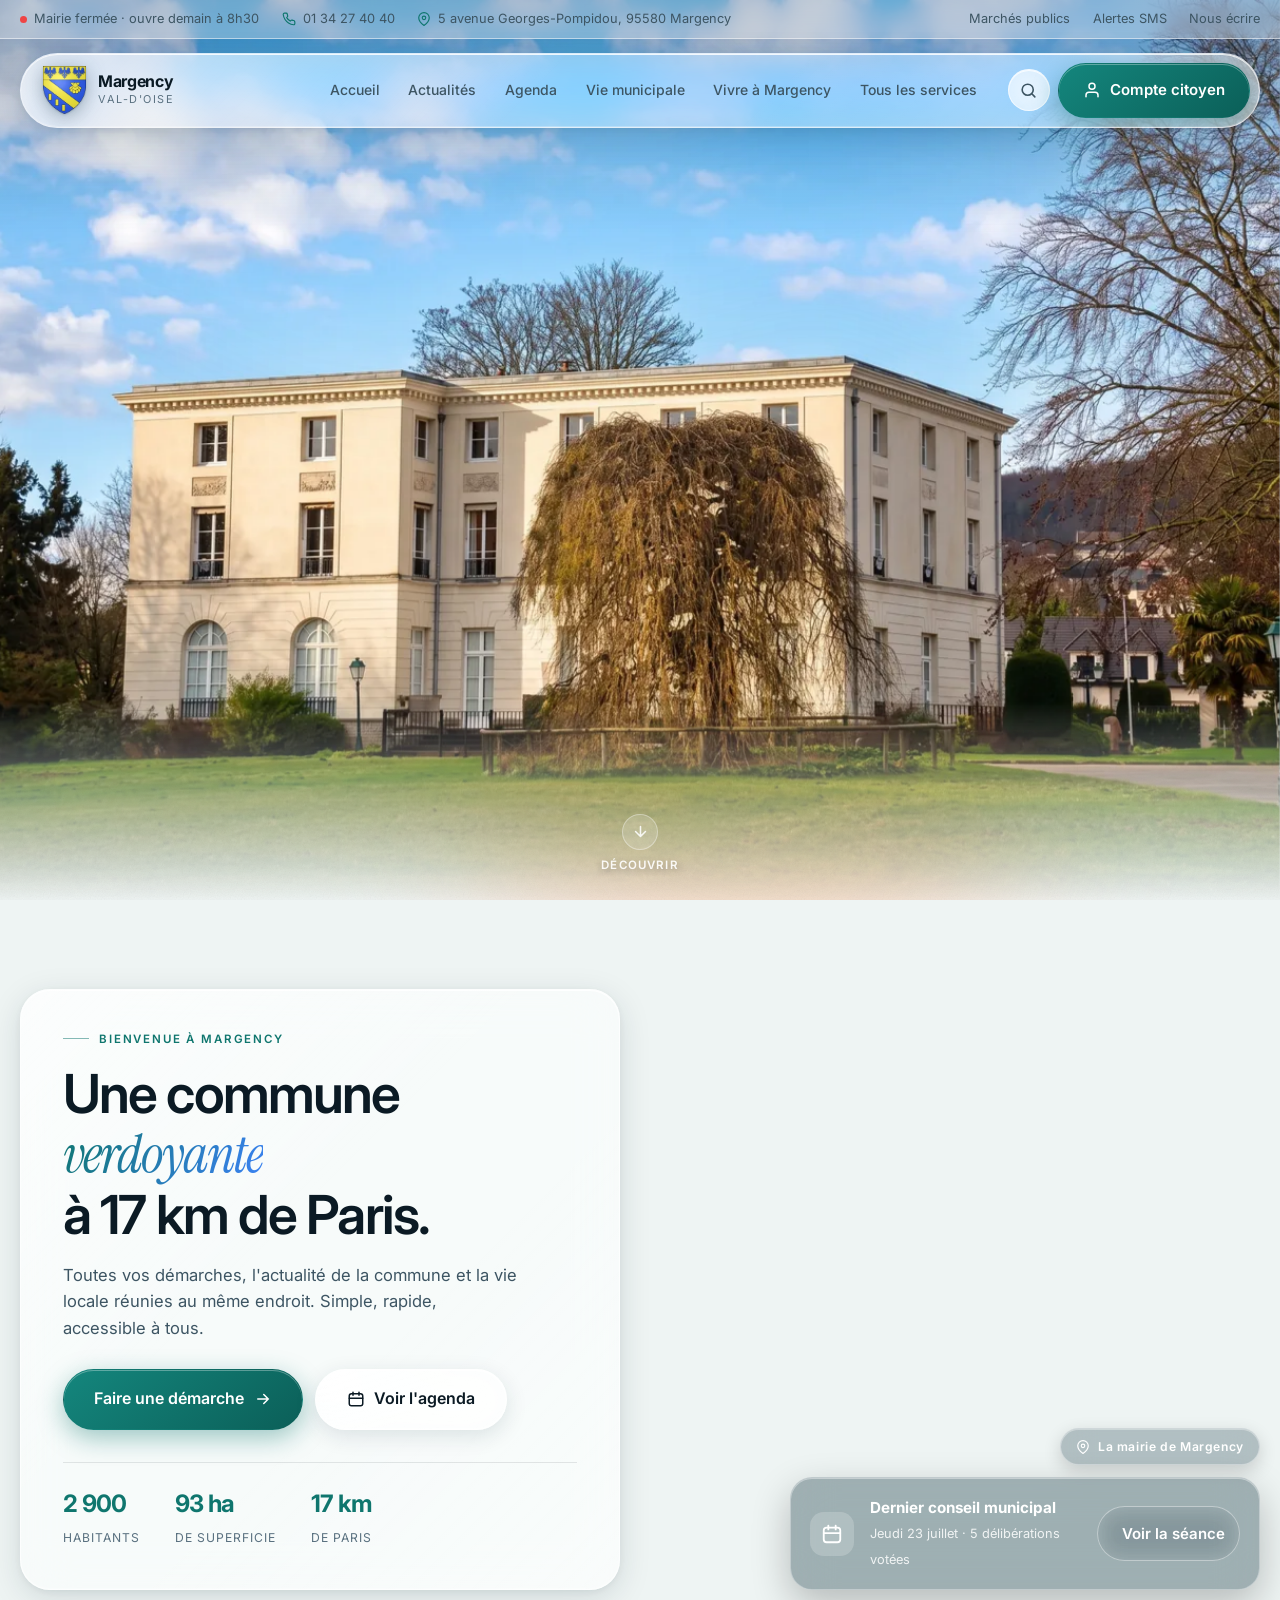
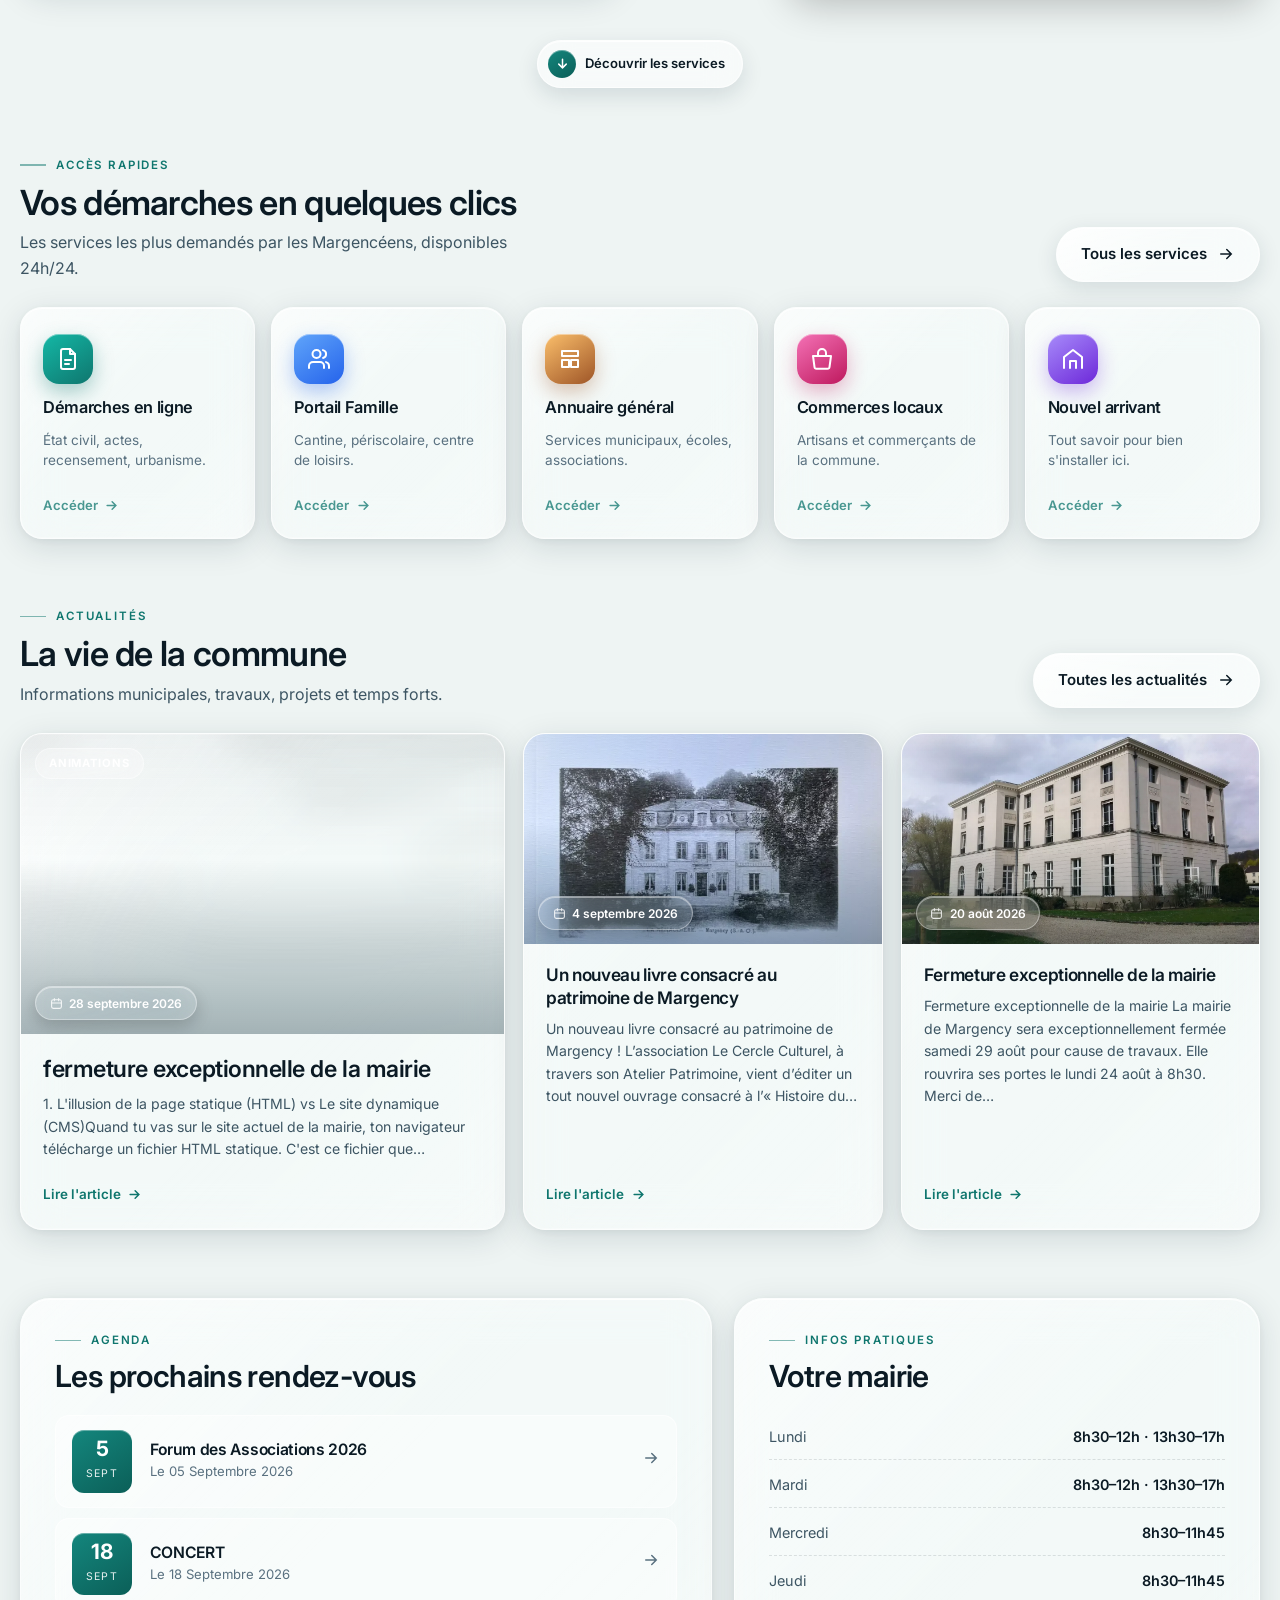
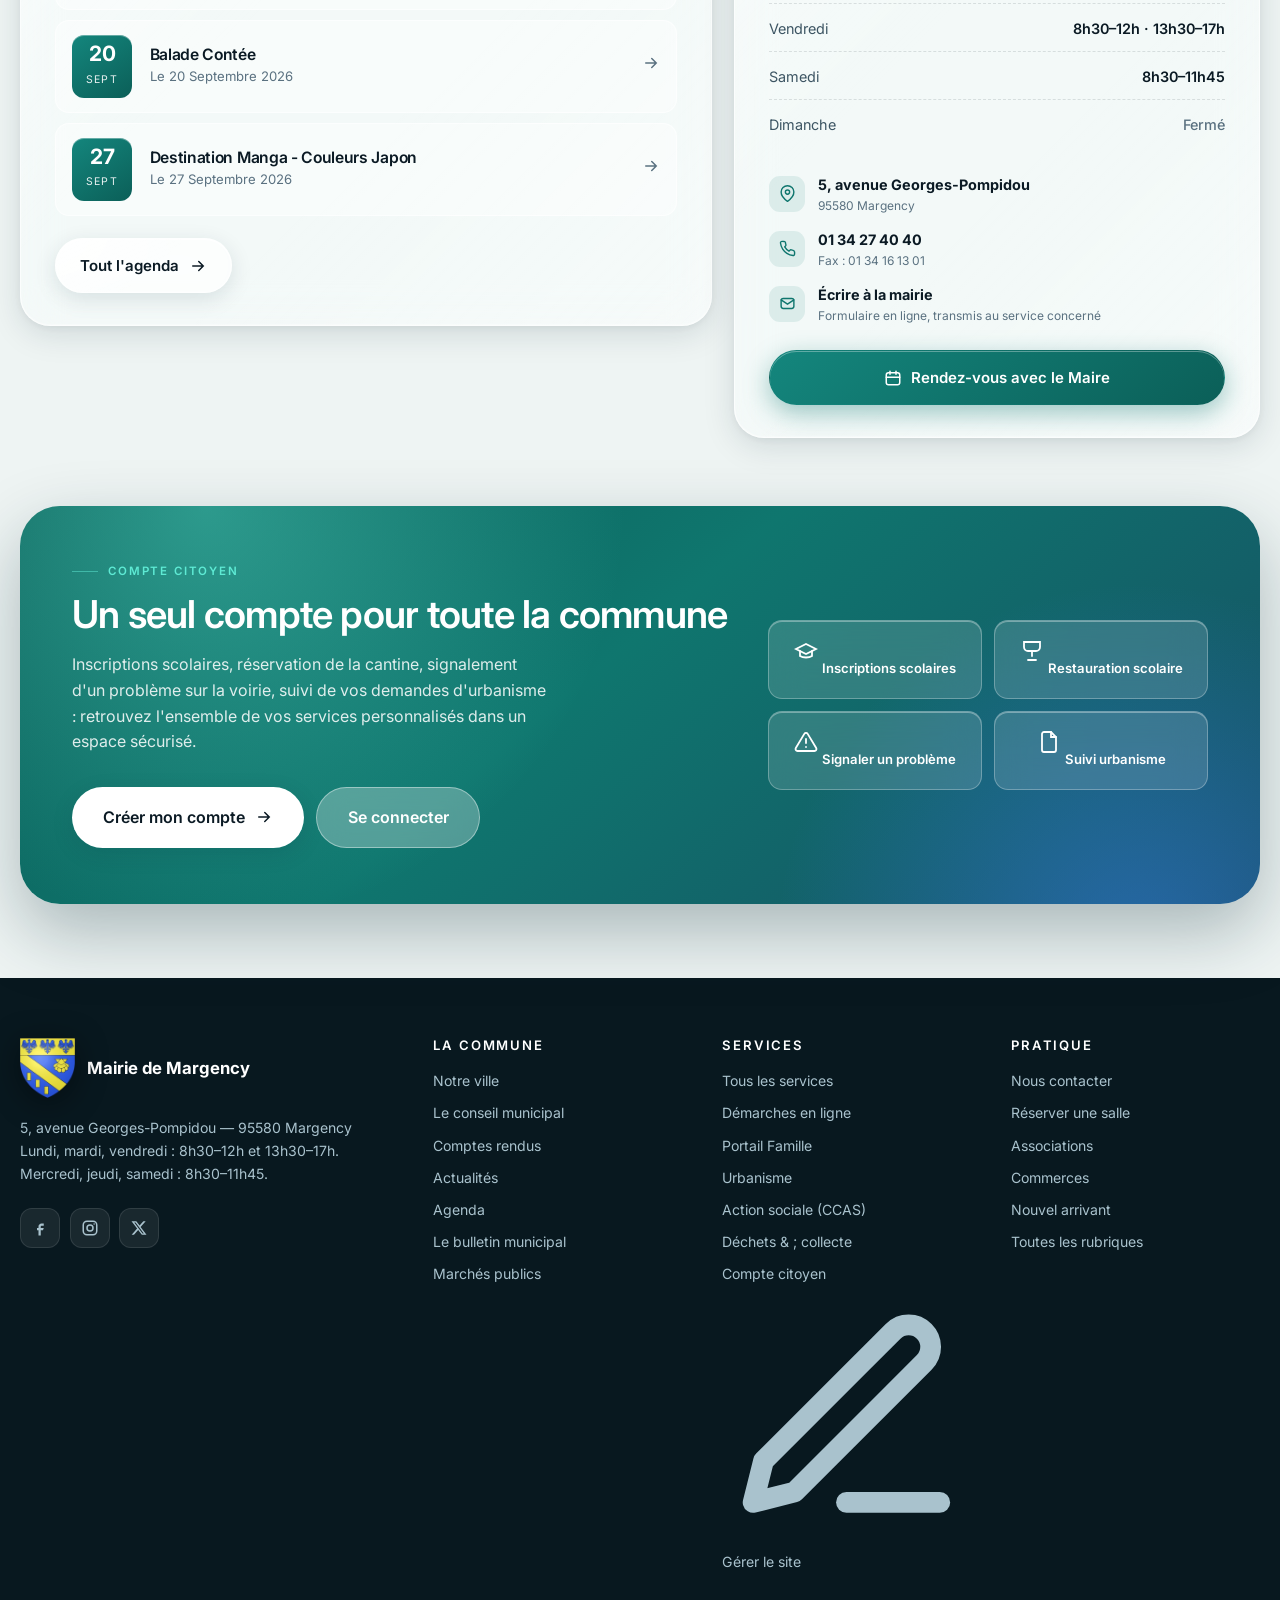
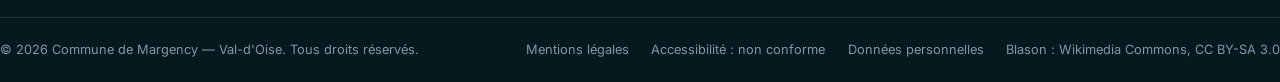
==== commit d0636e40: "Compte citoyen : connexion et quatre démarches en ligne Les quatre tuiles de la section « Compte cit" ====
--- a/index.html
+++ b/index.html
@@ -471,7 +471,7 @@
 .cta-band .btns{display:flex; gap:.75rem; margin-top:2rem; flex-wrap:wrap}
 .cta-tiles{display:grid; grid-template-columns:minmax(0,1fr) minmax(0,1fr); gap:12px}
 .tile{
-  padding:18px; border-radius:var(--r-sm); text-align:center;
+  display:block; padding:18px; border-radius:var(--r-sm); text-align:center;
   background:rgba(255,255,255,.14); border:1px solid rgba(255,255,255,.28);
   backdrop-filter:blur(16px); -webkit-backdrop-filter:blur(16px);
   box-shadow:inset 0 1px 0 rgba(255,255,255,.34);
@@ -915,27 +915,27 @@
             Créer mon compte
             <svg viewBox="0 0 24 24" fill="none" stroke="currentColor" stroke-width="2" stroke-linecap="round"><path d="M5 12h14M13 6l6 6-6 6"/></svg>
           </a>
-          <a class="btn btn-ghost btn-lg" href="compte-citoyen.html" style="color:#fff;border-color:rgba(255,255,255,.4)">Se connecter</a>
+          <a class="btn btn-ghost btn-lg" href="compte-citoyen.html#connexion" style="color:#fff;border-color:rgba(255,255,255,.4)">Se connecter</a>
         </div>
       </div>
 
       <div class="cta-tiles">
-        <div class="tile">
+        <a class="tile" href="compte-citoyen.html#scolaire">
           <svg viewBox="0 0 24 24" fill="none" stroke="currentColor" stroke-width="1.8" stroke-linecap="round"><path d="M22 10 12 5 2 10l10 5z"/><path d="M6 12v5c3 2 9 2 12 0v-5"/></svg>
           <span>Inscriptions scolaires</span>
-        </div>
-        <div class="tile">
+        </a>
+        <a class="tile" href="compte-citoyen.html#cantine">
           <svg viewBox="0 0 24 24" fill="none" stroke="currentColor" stroke-width="1.8" stroke-linecap="round"><path d="M4 3h16v5a4 4 0 0 1-4 4H8a4 4 0 0 1-4-4z"/><path d="M12 12v5M8 21h8"/></svg>
           <span>Restauration scolaire</span>
-        </div>
-        <div class="tile">
+        </a>
+        <a class="tile" href="compte-citoyen.html#signalement">
           <svg viewBox="0 0 24 24" fill="none" stroke="currentColor" stroke-width="1.8" stroke-linecap="round"><path d="M12 9v4M12 17h.01"/><path d="M10.3 3.9 1.8 18a2 2 0 0 0 1.7 3h17a2 2 0 0 0 1.7-3L13.7 3.9a2 2 0 0 0-3.4 0z"/></svg>
           <span>Signaler un problème</span>
-        </div>
-        <div class="tile">
+        </a>
+        <a class="tile" href="compte-citoyen.html#urbanisme">
           <svg viewBox="0 0 24 24" fill="none" stroke="currentColor" stroke-width="1.8" stroke-linecap="round"><path d="M14 2H7a2 2 0 0 0-2 2v16a2 2 0 0 0 2 2h10a2 2 0 0 0 2-2V7z"/><path d="M14 2v5h5"/></svg>
           <span>Suivi urbanisme</span>
-        </div>
+        </a>
       </div>
     </div>
   </div>
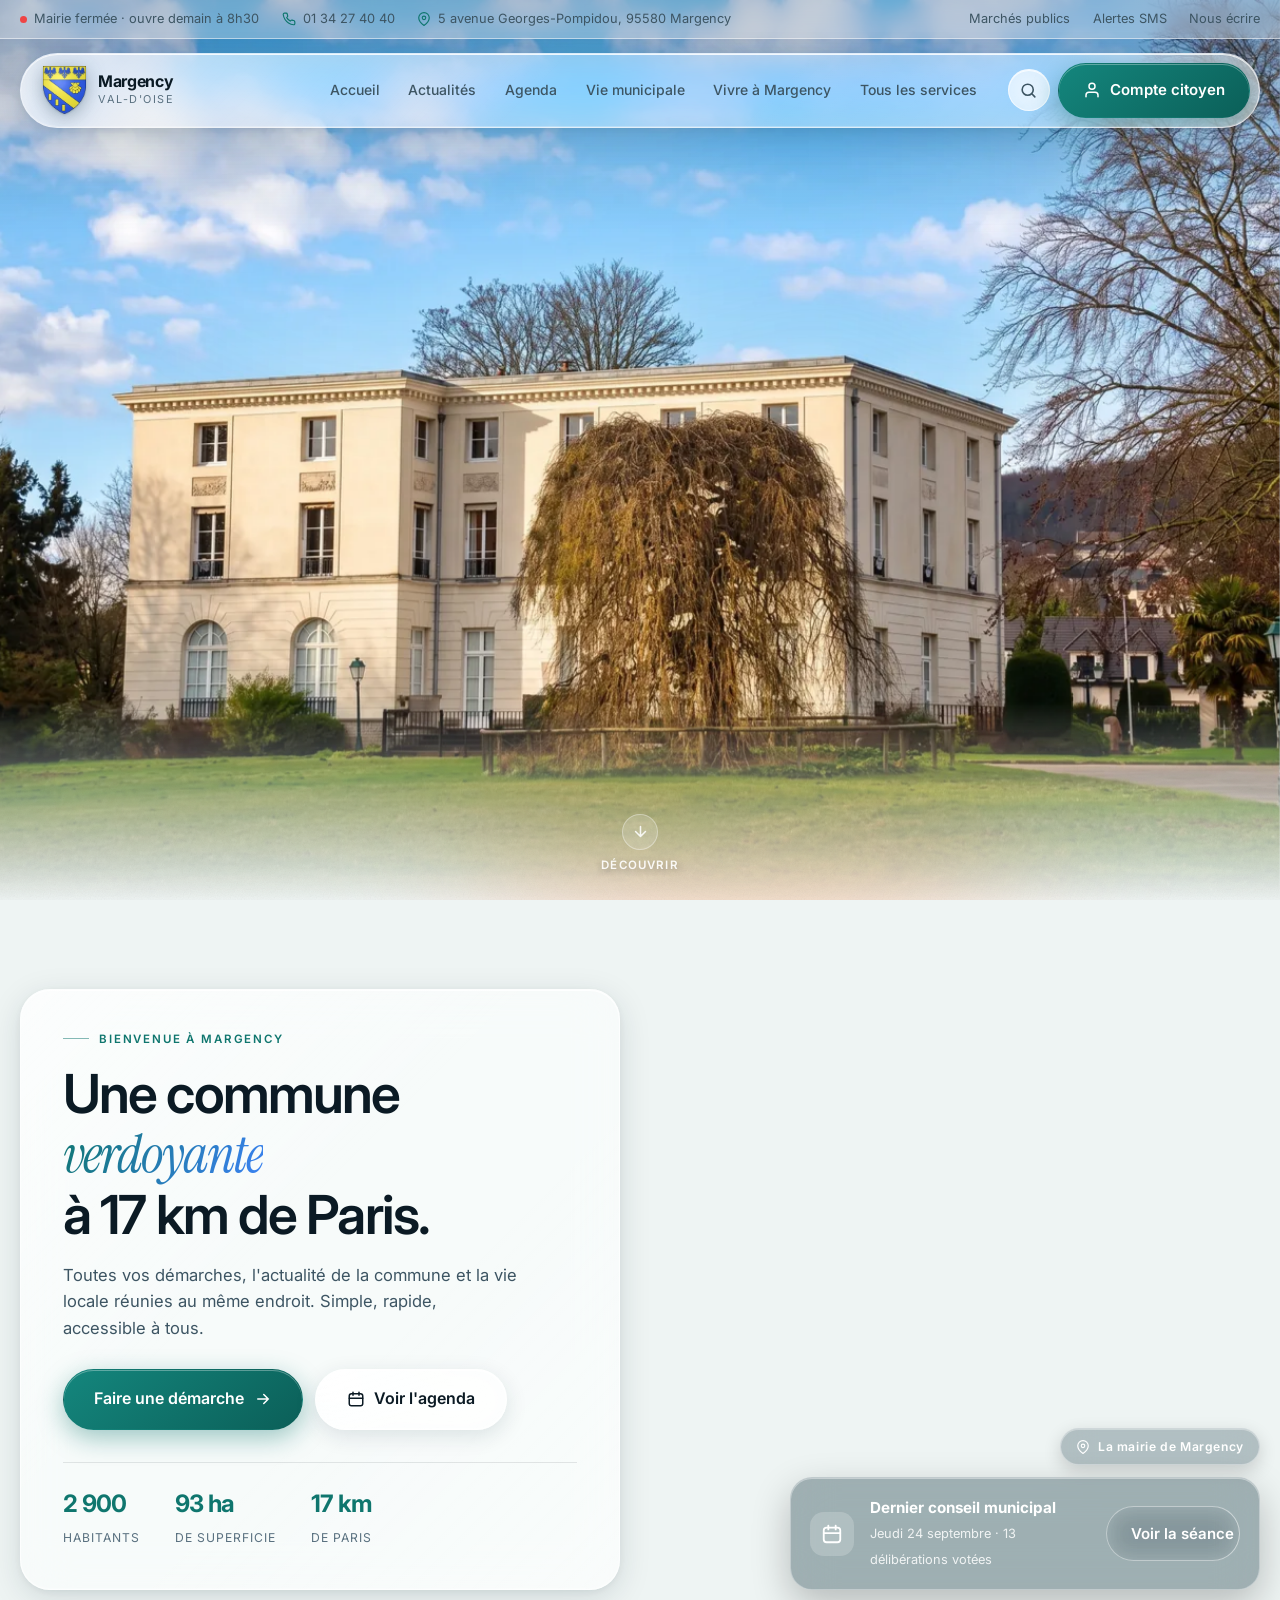
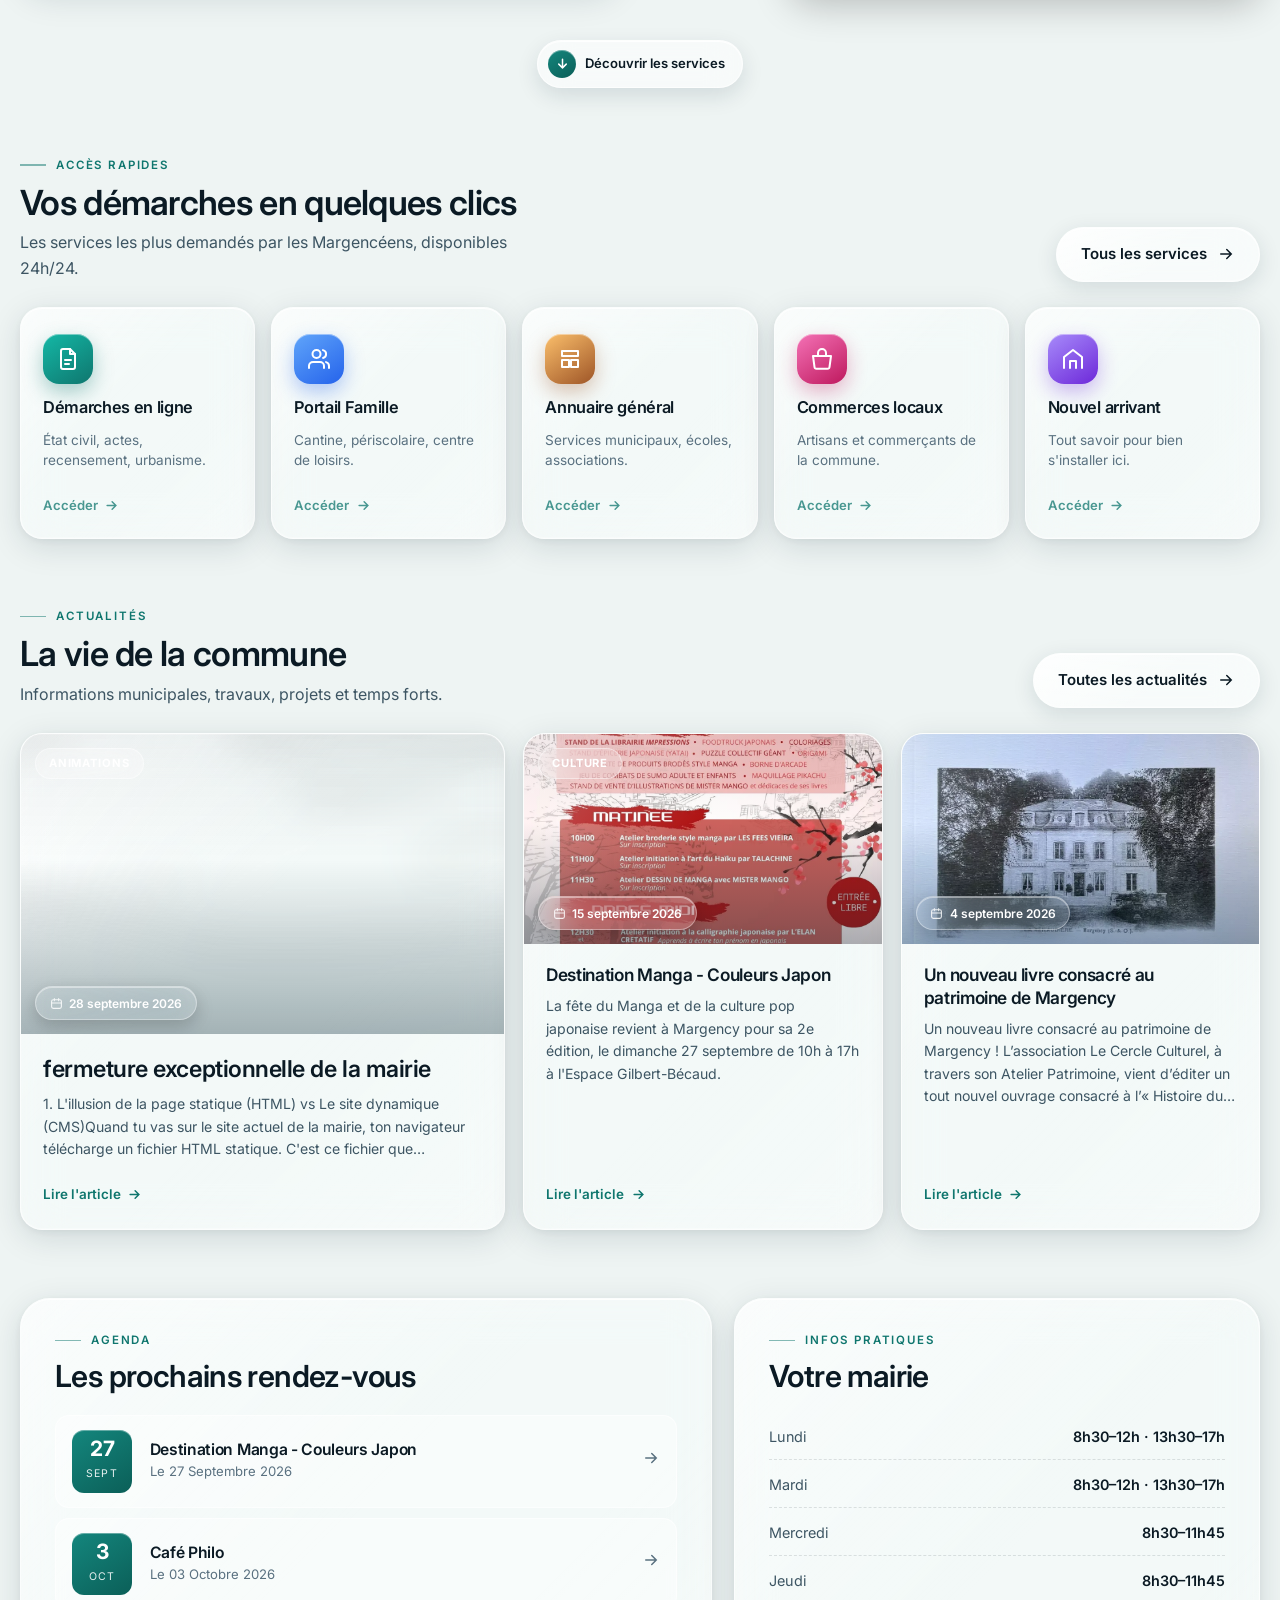
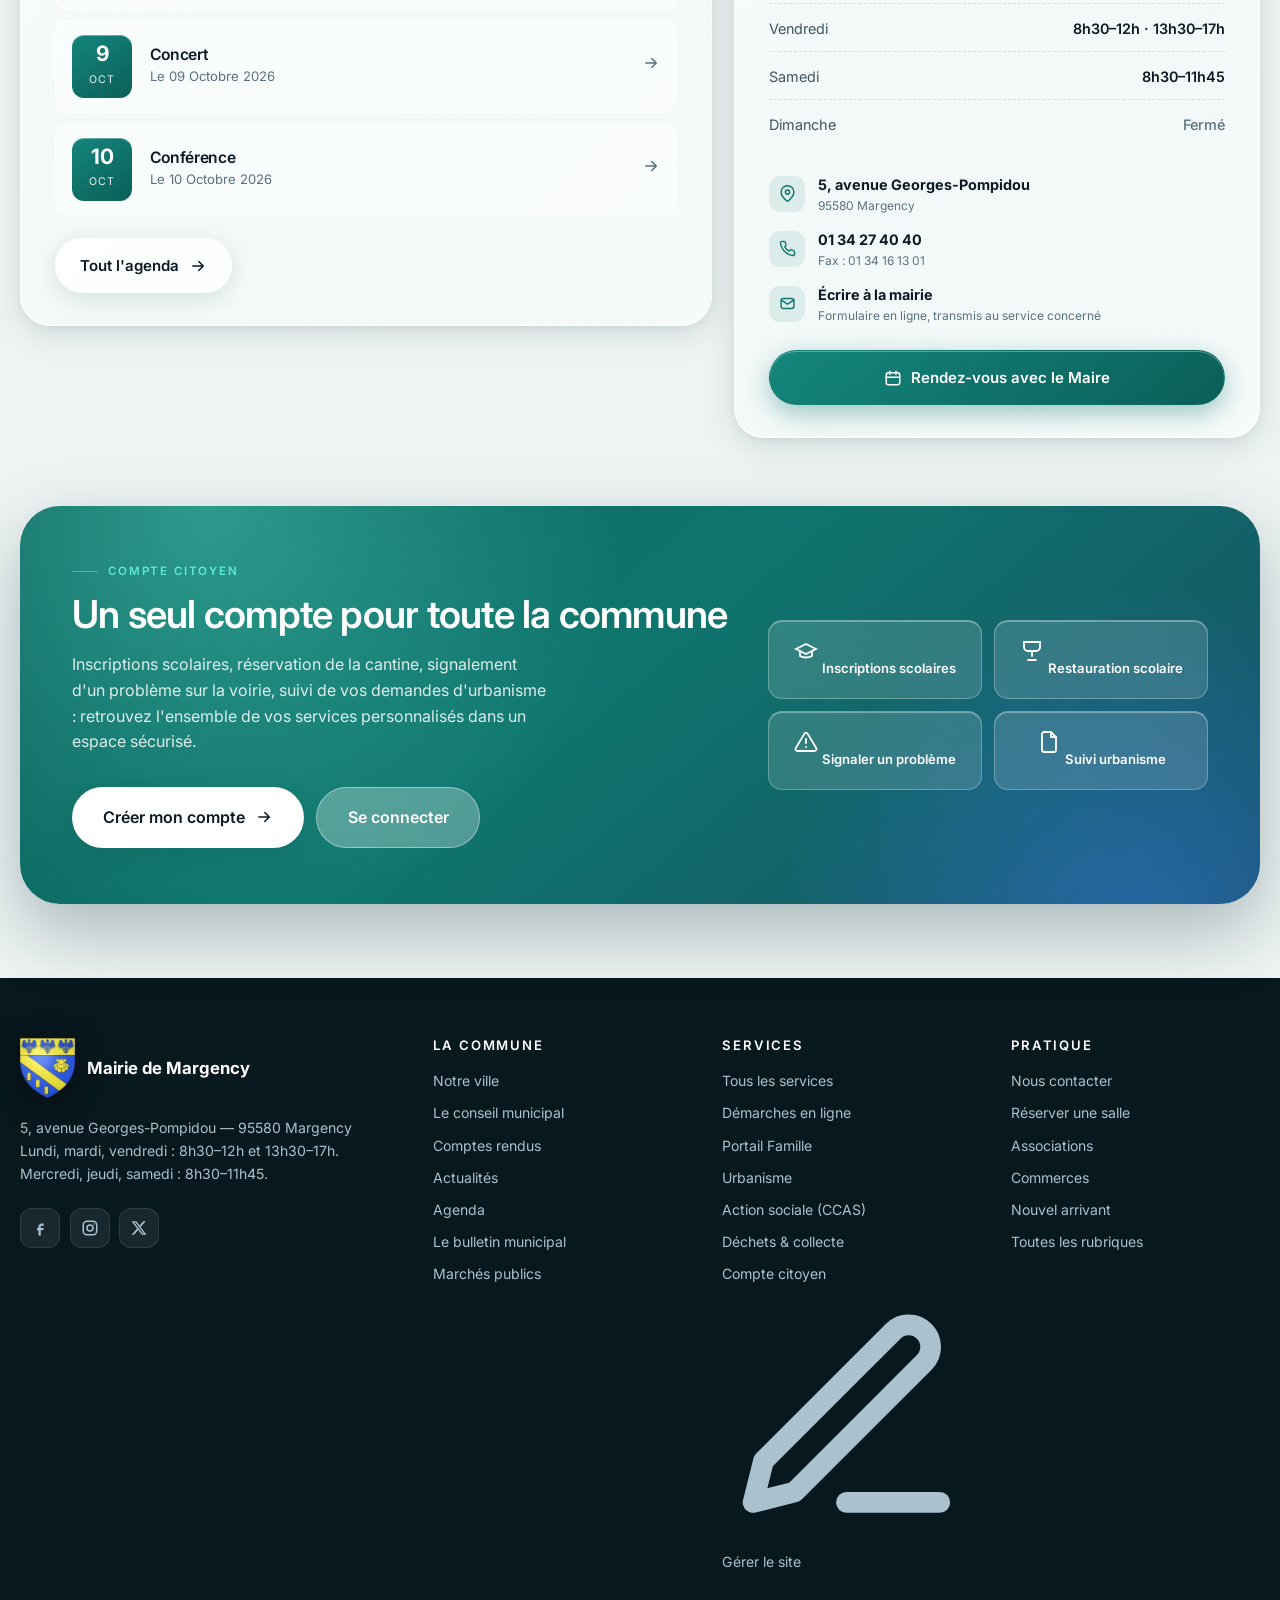
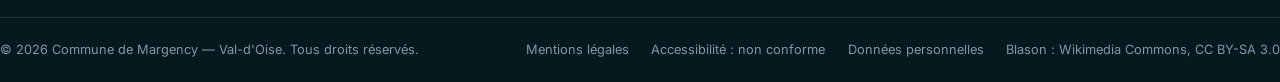
==== commit f664b42e: "Rattraper le contenu publié depuis fin septembre Relevé sur mairie-margency.fr :  - agenda : Café Ph" ====
--- a/index.html
+++ b/index.html
@@ -471,7 +471,7 @@
 .cta-band .btns{display:flex; gap:.75rem; margin-top:2rem; flex-wrap:wrap}
 .cta-tiles{display:grid; grid-template-columns:minmax(0,1fr) minmax(0,1fr); gap:12px}
 .tile{
-  display:block; padding:18px; border-radius:var(--r-sm); text-align:center;
+  padding:18px; border-radius:var(--r-sm); text-align:center;
   background:rgba(255,255,255,.14); border:1px solid rgba(255,255,255,.28);
   backdrop-filter:blur(16px); -webkit-backdrop-filter:blur(16px);
   box-shadow:inset 0 1px 0 rgba(255,255,255,.34);
@@ -674,10 +674,10 @@
             <a href="actualites.html">Actualités</a>
             <a href="agenda.html">Agenda</a>
             <a href="vie-municipale.html">Vie municipale</a>
-            <a href="enfance-education.html">Enfance &amp ; Éducation</a>
-            <a href="sport-loisirs-culture.html">Sport, Loisirs &amp ; Culture</a>
+            <a href="enfance-education.html">Enfance &amp; Éducation</a>
+            <a href="sport-loisirs-culture.html">Sport, Loisirs &amp; Culture</a>
             <a href="vivre-a-margency.html">Vivre à Margency</a>
-            <a href="environnement-urbanisme.html">Environnement &amp ; Urbanisme</a>
+            <a href="environnement-urbanisme.html">Environnement &amp; Urbanisme</a>
             <a href="action-sociale.html">Action sociale</a>
             <a href="conseil-municipal.html">Conseil municipal</a>
             <a href="services.html">Tous les services</a>
@@ -915,27 +915,27 @@
             Créer mon compte
             <svg viewBox="0 0 24 24" fill="none" stroke="currentColor" stroke-width="2" stroke-linecap="round"><path d="M5 12h14M13 6l6 6-6 6"/></svg>
           </a>
-          <a class="btn btn-ghost btn-lg" href="compte-citoyen.html#connexion" style="color:#fff;border-color:rgba(255,255,255,.4)">Se connecter</a>
+          <a class="btn btn-ghost btn-lg" href="compte-citoyen.html" style="color:#fff;border-color:rgba(255,255,255,.4)">Se connecter</a>
         </div>
       </div>
 
       <div class="cta-tiles">
-        <a class="tile" href="compte-citoyen.html#scolaire">
+        <div class="tile">
           <svg viewBox="0 0 24 24" fill="none" stroke="currentColor" stroke-width="1.8" stroke-linecap="round"><path d="M22 10 12 5 2 10l10 5z"/><path d="M6 12v5c3 2 9 2 12 0v-5"/></svg>
           <span>Inscriptions scolaires</span>
-        </a>
-        <a class="tile" href="compte-citoyen.html#cantine">
+        </div>
+        <div class="tile">
           <svg viewBox="0 0 24 24" fill="none" stroke="currentColor" stroke-width="1.8" stroke-linecap="round"><path d="M4 3h16v5a4 4 0 0 1-4 4H8a4 4 0 0 1-4-4z"/><path d="M12 12v5M8 21h8"/></svg>
           <span>Restauration scolaire</span>
-        </a>
-        <a class="tile" href="compte-citoyen.html#signalement">
+        </div>
+        <div class="tile">
           <svg viewBox="0 0 24 24" fill="none" stroke="currentColor" stroke-width="1.8" stroke-linecap="round"><path d="M12 9v4M12 17h.01"/><path d="M10.3 3.9 1.8 18a2 2 0 0 0 1.7 3h17a2 2 0 0 0 1.7-3L13.7 3.9a2 2 0 0 0-3.4 0z"/></svg>
           <span>Signaler un problème</span>
-        </a>
-        <a class="tile" href="compte-citoyen.html#urbanisme">
+        </div>
+        <div class="tile">
           <svg viewBox="0 0 24 24" fill="none" stroke="currentColor" stroke-width="1.8" stroke-linecap="round"><path d="M14 2H7a2 2 0 0 0-2 2v16a2 2 0 0 0 2 2h10a2 2 0 0 0 2-2V7z"/><path d="M14 2v5h5"/></svg>
           <span>Suivi urbanisme</span>
-        </a>
+        </div>
       </div>
     </div>
   </div>
@@ -978,7 +978,7 @@
             <li><a href="enfance-education.html#portail">Portail Famille</a></li>
             <li><a href="environnement-urbanisme.html">Urbanisme</a></li>
             <li><a href="action-sociale.html">Action sociale (CCAS)</a></li>
-            <li><a href="vie-municipale.html#dechets">Déchets &amp ; collecte</a></li>
+            <li><a href="vie-municipale.html#dechets">Déchets &amp; collecte</a></li>
             <li><a href="compte-citoyen.html">Compte citoyen</a></li>
             <li><a class="agent-link" href="gestion.html"><svg viewBox="0 0 24 24" fill="none" stroke="currentColor" stroke-width="2" stroke-linecap="round" stroke-linejoin="round"><path d="M12 20h9"/><path d="M16.5 3.5a2.1 2.1 0 0 1 3 3L7 19l-4 1 1-4z"/></svg>Gérer le site</a></li>
           </ul>
